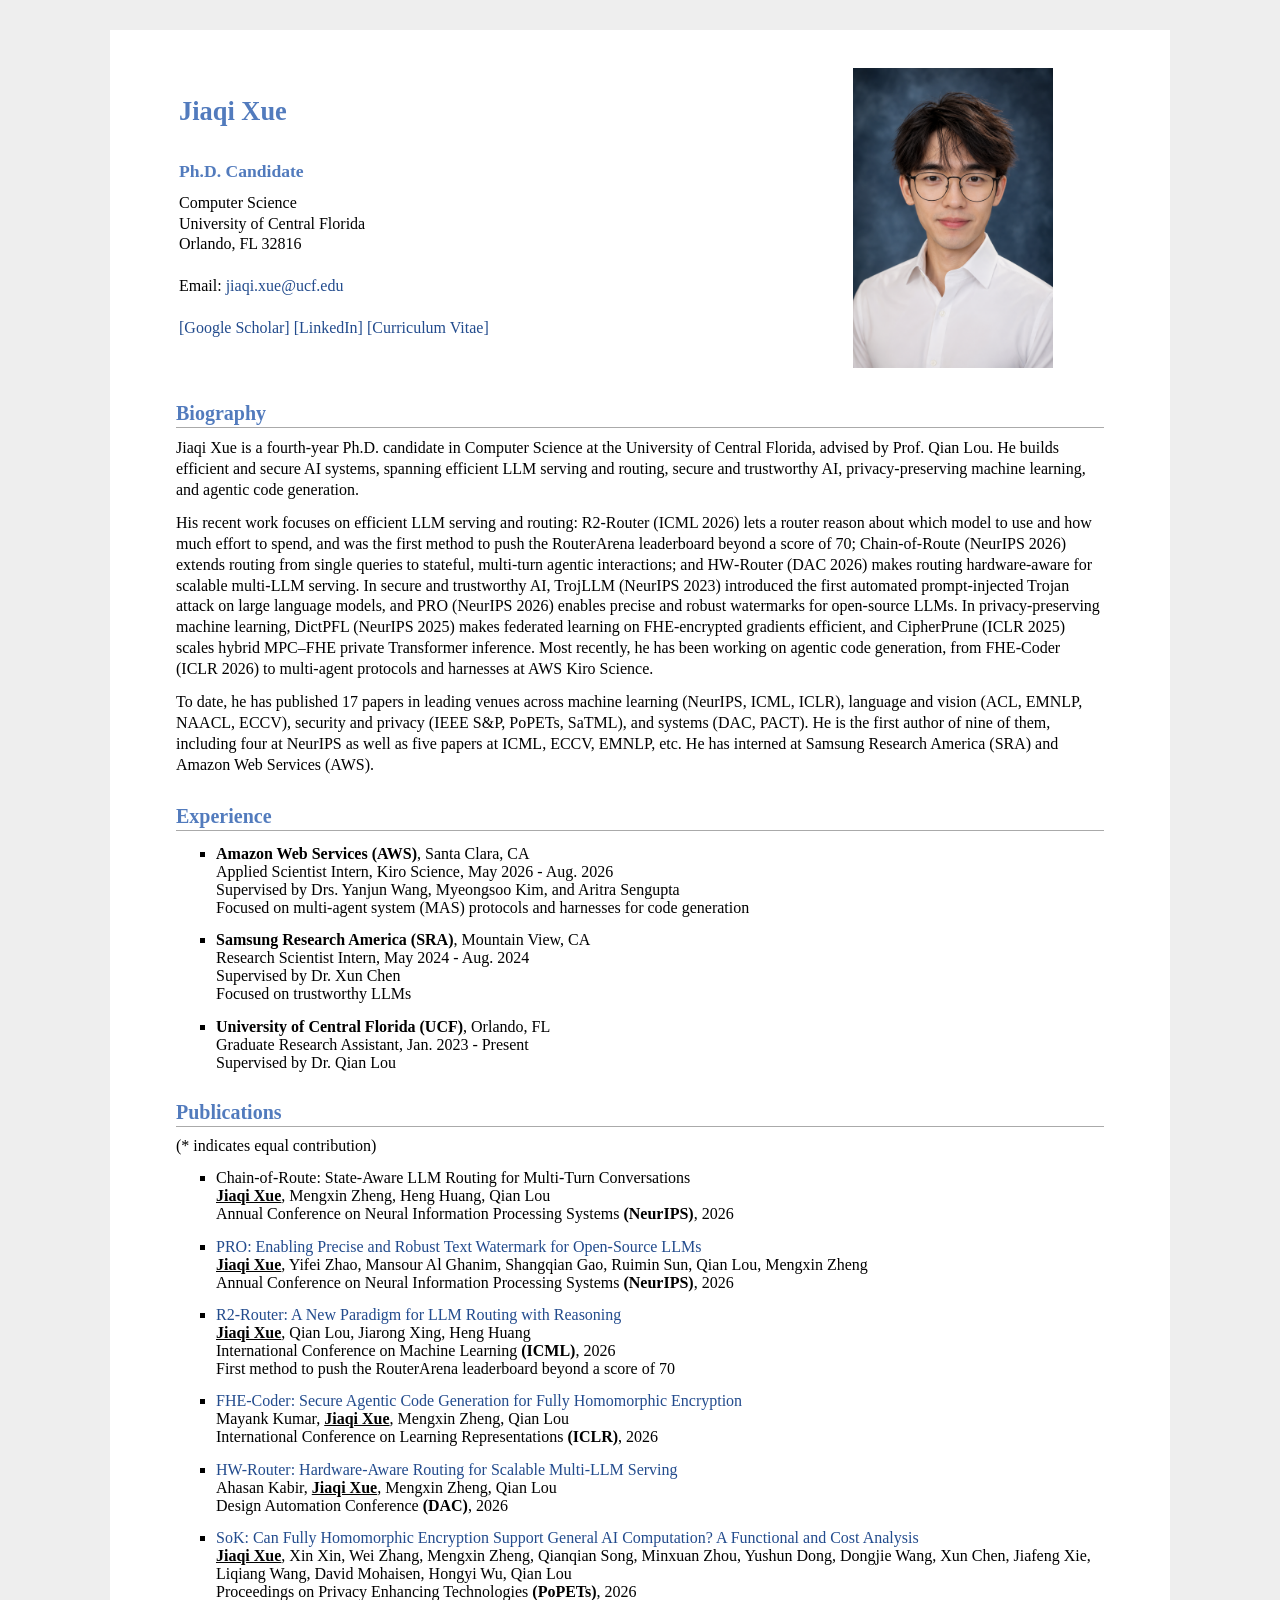
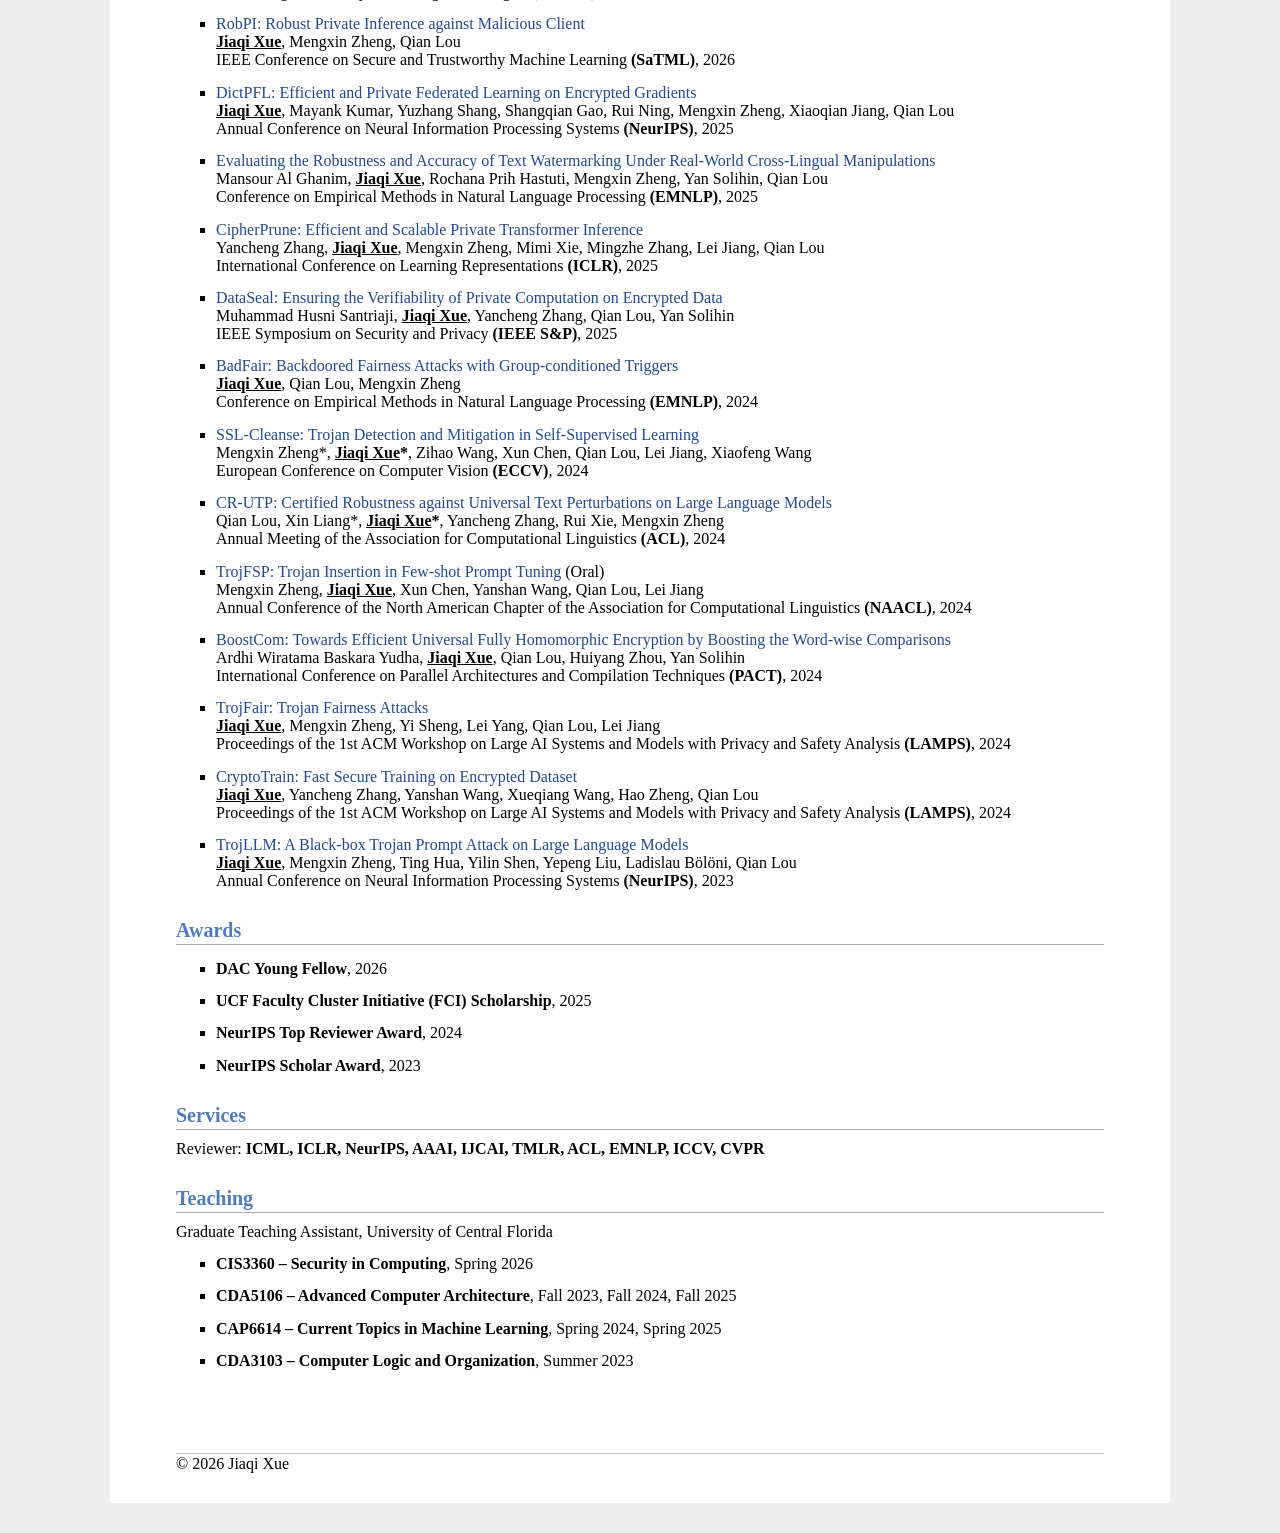
==== index.html @ 50f0dbd6 "update: remove paper link from Chain-of-Route entry Co-Authored-By: Claude Code <noreply@anthropic.c" ====
<meta name="description" content="Jiaqi's homepage">
<link rel="stylesheet" href="./files/jemdoc.css" type="text/css">
<title>Jiaqi Xue's Homepage</title>


<body>

    <div id="layout-content" style="margin-top:25px">

        <table>
            <tbody>
                <tr>
                    <td width="670">
                        <div id="toptitle">
                            <h1>Jiaqi Xue &nbsp;
                        </div>

                        <h3>Ph.D. Candidate</h3>
                        <p>
                            Computer Science <br>
                            University of Central Florida <br>
                            Orlando, FL 32816 <br>
                            <br>
                            Email: <a href="mailto:jiaqi.xue@ucf.edu">jiaqi.xue@ucf.edu</a> <br>

                            <br>
                            <a href="https://scholar.google.com/citations?user=NI2jppcAAAAJ&hl=en">[Google Scholar]</a>
                            <a href="https://www.linkedin.com/in/jiaqi-xue-5b744a250/">[LinkedIn]</a>
                            <a href="cv/resume.pdf">[Curriculum Vitae]</a>
                            <br>
                        </p>
                    </td>
                    <td>
                        <img src="./files/JiaqiXue_2.jpg" border="0" width="200">
                    </td>
                </tr>
                <tr>
                </tr>
            </tbody>
        </table>
        <h2>Biography</h2>
        <p>
            <!-- I am a Senior Research Scientist at <a href="https://sail.sea.com/">Sea AI Lab (SAIL)</a>. In 2022, I received my Ph.D. degree from <a href="http://ml.cs.tsinghua.edu.cn/index.html">TSAIL Group</a> in the Department of Computer Science and Technology, Tsinghua University, advised by <a href="http://ml.cs.tsinghua.edu.cn/~jun/">Prof. Jun Zhu</a>. Before that, I received my B.S. degree of <a href="http://www.phys.tsinghua.edu.cn/">Mathematics and Physics</a> from Tsinghua University in 2017. I collaborated with <a href="https://cs.stanford.edu/~ermon/">Prof. Stefano Ermon</a> from February, 2020 to June, 2020 (online) in the Computer Science Department, Stanford University. I was a visiting student from July, 2016 to September, 2016 in the Computational Biology Department, Carnegie Mellon University, advised by <a href="http://www.cs.cmu.edu/~weiwu2/">Prof. Wei Wu</a>.</p> -->
            <!--<p>Recently I am a research intern at Sea AI Lab, advised by <a href="https://scholar.google.com/citations?hl=en&user=BGONmkIAAAAJ">Min Lin</a>. I was a research intern from August, 2019 to Novemeber, 2019 (advised by <a href="https://www.linkedin.com/in/yujing-kelly-wang-b91b3560/?originalSubdomain=cn">Yujing Wang</a>) and from July, 2020 to February, 2021 (advised by <a href="https://scholar.google.com/citations?hl=zh-CN&user=w1srHyIAAAAJ">Huishuai Zhang</a>) at Microsoft Research Asia. I collaborated with <a href="https://cs.stanford.edu/~ermon/">Prof. Stefano Ermon</a> from February, 2020 to June, 2020 (online) in the Computer Science Department, Stanford University. I was a visiting student from July, 2016 to September, 2016 in the Computational Biology Department, Carnegie Mellon University, advised by <a href="http://www.cs.cmu.edu/~weiwu2/">Prof. Wei Wu</a>.</p> -->
            Jiaqi Xue is a fourth-year Ph.D. candidate in Computer Science at the University of Central Florida, advised by
            Prof. Qian Lou. He builds efficient and secure AI systems, spanning efficient LLM serving and routing, secure
            and trustworthy AI, privacy-preserving machine learning, and agentic code generation.
        </p>

        <p>His recent work focuses on efficient LLM serving and routing: R2-Router (ICML 2026) lets a router reason about
            which model to use and how much effort to spend, and was the first method to push the RouterArena
            leaderboard beyond a score of 70; Chain-of-Route (NeurIPS 2026) extends routing from single queries to
            stateful, multi-turn agentic interactions; and HW&#8209;Router (DAC 2026) makes routing hardware-aware for
            scalable multi-LLM serving. In secure and trustworthy AI, TrojLLM (NeurIPS 2023) introduced the first
            automated prompt-injected Trojan attack on large language models, and PRO (NeurIPS 2026) enables precise and
            robust watermarks for open-source LLMs. In privacy-preserving machine learning, DictPFL (NeurIPS 2025) makes
            federated learning on FHE-encrypted gradients efficient, and CipherPrune (ICLR 2025) scales hybrid
            MPC&ndash;FHE private Transformer inference. Most recently, he has been working on agentic code generation,
            from FHE-Coder (ICLR 2026) to multi-agent protocols and harnesses at AWS Kiro Science.</p>

        <p>To date, he has published 17 papers in leading venues across machine learning (NeurIPS, ICML, ICLR),
            language and vision (ACL, EMNLP, NAACL, ECCV), security and privacy (IEEE S&amp;P, PoPETs, SaTML), and systems
            (DAC, PACT). He is the first author of nine of them, including four at NeurIPS as well as five papers at
            ICML, ECCV, EMNLP, etc. He has interned at Samsung Research America (SRA) and Amazon Web Services (AWS).</p>

        <!-- <h2>Education</h2>
        <ul>
            <li>
                <strong>University of Central Florida</strong>, Orlando, FL <br>
                Ph.D. in Computer Science, Jan. 2023 - Present
            </li>
            <li>
                <strong>Chongqing University</strong>, Chongqing, CN <br>
                B.S. in Computer Science, Sep. 2018 - Jun. 2022
            </li>
        </ul> -->

        <h2>Experience</h2>
        <ul>
            <li>
                <strong>Amazon Web Services (AWS)</strong>, Santa Clara, CA <br>
                Applied Scientist Intern, Kiro Science, May 2026 - Aug. 2026 <br>
                Supervised by Drs. Yanjun Wang, Myeongsoo Kim, and Aritra Sengupta <br>
                Focused on multi-agent system (MAS) protocols and harnesses for code generation
            </li>
            <li>
                <strong>Samsung Research America (SRA)</strong>, Mountain View, CA <br>
                Research Scientist Intern, May 2024 - Aug. 2024 <br>
                Supervised by Dr. Xun Chen <br>
                Focused on trustworthy LLMs
            </li>
            <li>
                <strong>University of Central Florida (UCF)</strong>, Orlando, FL <br>
                Graduate Research Assistant, Jan. 2023 - Present <br>
                Supervised by Dr. Qian Lou
            </li>
        </ul>

        <!-- <p>My research interests span the areas of machine learning, including trustworthy machine learning and deep generative models. My research was supported by <a href="https://www.microsoft.com/en-us/research/academic-program/fellowships-microsoft-research-asia/#!fellows">MSRA Fellowship</a> and <a href="http://scholarship.baidu.com">Baidu Scholarship</a>.</p> -->

        <!-- 	<p><a href='https://github.com/P2333/Papers-of-Robust-ML/blob/master/README.md'><font color="#FF8C00">Paper reading list of recent research on Robust ML</font></a></p>

    <p><a href='https://github.com/P2333/Bag-of-Tricks-for-AT'><font color="#FF8C00">Bag of tricks for adversarial training</font></a></p> -->

        <h2>Publications</h2> (* indicates equal contribution)
        <ul>
            <li>
                Chain-of-Route: State-Aware LLM Routing for Multi-Turn Conversations<br>
                <strong><u>Jiaqi Xue</u></strong>, Mengxin Zheng, Heng Huang, Qian Lou<br>
                Annual Conference on Neural Information Processing Systems <strong>(NeurIPS)</strong>, 2026 <br>
            </li>

            <li>
                <a href='https://arxiv.org/pdf/2510.23891'>PRO: Enabling Precise and Robust Text Watermark for
                    Open-Source LLMs</a><br>
                <strong><u>Jiaqi Xue</u></strong>, Yifei Zhao, Mansour Al Ghanim, Shangqian Gao, Ruimin Sun, Qian Lou,
                Mengxin Zheng<br>
                Annual Conference on Neural Information Processing Systems <strong>(NeurIPS)</strong>, 2026 <br>
            </li>

            <li>
                <a href='https://arxiv.org/pdf/2602.02823'>R2-Router: A New Paradigm for LLM Routing with
                    Reasoning</a><br>
                <strong><u>Jiaqi Xue</u></strong>, Qian Lou, Jiarong Xing, Heng Huang<br>
                International Conference on Machine Learning <strong>(ICML)</strong>, 2026 <br>
                First method to push the RouterArena leaderboard beyond a score of 70 <br>
            </li>

            <li>
                <a href='https://openreview.net/pdf?id=4F1py5vQXm'>FHE-Coder: Secure Agentic Code Generation for Fully
                    Homomorphic Encryption </a><br>
                Mayank Kumar, <strong><u>Jiaqi Xue</u></strong>, Mengxin Zheng, Qian Lou<br>
                International Conference on Learning Representations <strong>(ICLR)</strong>, 2026 <br>
                <!-- <a href="https://github.com/sail-sg/Meta-Unlearning">[code]</a>
    <a href="https://arxiv.org/abs/2410.12777">[arxiv]</a> -->
            </li>

            <li>
                <a href="https://arxiv.org/pdf/2608.14575">HW-Router: Hardware-Aware Routing for Scalable
                    Multi-LLM Serving </a><br>
                Ahasan Kabir, <strong><u>Jiaqi Xue</u></strong>, Mengxin Zheng, Qian Lou<br>
                Design Automation Conference <strong>(DAC)</strong>, 2026 <br>
                <!-- <a href="https://github.com/sail-sg/Meta-Unlearning">[code]</a>
    <a href="https://arxiv.org/abs/2410.12777">[arxiv]</a> -->
            </li>

            <li>
                <a href='https://arxiv.org/pdf/2504.11604'>SoK: Can Fully Homomorphic Encryption Support General AI
                    Computation? A Functional and Cost Analysis </a><br>
                <strong><u>Jiaqi Xue</u></strong>, Xin Xin, Wei Zhang, Mengxin Zheng, Qianqian Song, Minxuan Zhou,
                Yushun Dong, Dongjie Wang, Xun Chen, Jiafeng Xie, Liqiang Wang, David Mohaisen, Hongyi Wu, Qian Lou<br>
                Proceedings on Privacy Enhancing Technologies <strong>(PoPETs)</strong>, 2026 <br>
                <!-- <a href="https://github.com/sail-sg/Meta-Unlearning">[code]</a>
    <a href="https://arxiv.org/abs/2410.12777">[arxiv]</a> -->
            </li>

            <li>
                <a href='https://arxiv.org/pdf/2602.19918'> RobPI: Robust Private Inference against Malicious Client
                </a><br>
                <strong><u>Jiaqi Xue</u></strong>, Mengxin Zheng, Qian Lou<br>
                IEEE Conference on Secure and Trustworthy Machine Learning <strong>(SaTML)</strong>, 2026 <br>
            </li>

            <li>
                <a href='https://arxiv.org/pdf/2510.21086'>DictPFL: Efficient and Private Federated Learning on
                    Encrypted Gradients </a><br>
                <strong><u>Jiaqi Xue</u></strong>, Mayank Kumar, Yuzhang Shang, Shangqian Gao, Rui Ning, Mengxin Zheng,
                Xiaoqian Jiang, Qian Lou <br>
                Annual Conference on Neural Information Processing Systems <strong>(NeurIPS)</strong>, 2025 <br>
                <!-- <a href="https://github.com/sail-sg/Meta-Unlearning">[code]</a>
    <a href="https://arxiv.org/abs/2410.12777">[arxiv]</a> -->
            </li>

            <li>
                <a href='https://arxiv.org/pdf/2502.16699'>Evaluating the Robustness and Accuracy of Text Watermarking
                    Under Real-World Cross-Lingual Manipulations</a> <br>
                Mansour Al Ghanim, <strong><u>Jiaqi Xue</u></strong>, Rochana Prih Hastuti, Mengxin Zheng, Yan Solihin,
                Qian Lou <br>
                Conference on Empirical Methods in Natural Language Processing <strong>(EMNLP)</strong>, 2025 <br>
                <!-- <a href="https://github.com/sail-sg/Meta-Unlearning">[code]</a>
	 <a href="https://arxiv.org/abs/2410.12777">[arxiv]</a> -->
            </li>
            <li>
                <a href='https://arxiv.org/pdf/2502.16782'>CipherPrune: Efficient and Scalable Private Transformer
                    Inference</a> <br>
                Yancheng Zhang, <strong><u>Jiaqi Xue</u></strong>, Mengxin Zheng, Mimi Xie, Mingzhe Zhang, Lei Jiang,
                Qian Lou<br>
                International Conference on Learning Representations <strong>(ICLR)</strong>, 2025 <br>
                <!-- <a href="https://github.com/sail-sg/Rigging-ChatbotArena">[code]</a>
	 <a href="https://arxiv.org/abs/2501.17858">[arxiv]</a> -->
            </li>
            <li>
                <a href='https://www.computer.org/csdl/proceedings-article/sp/2025/223600a078/21B7RlxV5Ly'>DataSeal:
                    Ensuring the Verifiability of Private Computation on Encrypted Data</a> <br>
                Muhammad Husni Santriaji, <strong><u>Jiaqi Xue</u></strong>, Yancheng Zhang, Qian Lou, Yan Solihin<br>
                IEEE Symposium on Security and Privacy <strong>(IEEE S&P)</strong>, 2025 <br>
                <!-- <a href="https://github.com/SpatialVision/Orient-Anything">[code]</a>
	 <a href="https://arxiv.org/abs/2412.18605">[arxiv]</a> -->
            </li>
            <li>
                <a href='https://arxiv.org/pdf/2410.17492'>BadFair: Backdoored Fairness Attacks with Group-conditioned
                    Triggers</a> <br>
                <strong><u>Jiaqi Xue</u></strong>, Qian Lou, Mengxin Zheng<br>
                Conference on Empirical Methods in Natural Language Processing <strong>(EMNLP)</strong>, 2024 <br>
                <!-- <a href="https://github.com/XuandongZhao/weak-to-strong">[code]</a>
	 <a href="https://arxiv.org/abs/2401.17256">[arxiv]</a> -->
            </li>
            <li>
                <a href='https://arxiv.org/pdf/2303.09079'>SSL-Cleanse: Trojan Detection and Mitigation in
                    Self-Supervised Learning</a> <br>
                Mengxin Zheng*, <strong><u>Jiaqi Xue</u>*</strong>, Zihao Wang, Xun Chen, Qian Lou, Lei Jiang, Xiaofeng
                Wang<br>
                European Conference on Computer Vision <strong>(ECCV)</strong>, 2024 <br>
                <!-- <a href="https://github.com/John-AI-Lab/Unnatural_Language">[code]</a>
	 <a href="https://arxiv.org/abs/2503.01926">[arxiv]</a> -->
            </li>
            <li>
                <a href='https://arxiv.org/pdf/2406.01873'>CR-UTP: Certified Robustness against Universal Text
                    Perturbations on Large Language Models</a> <br>
                Qian Lou, Xin Liang*, <strong><u>Jiaqi Xue</u>*</strong>, Yancheng Zhang, Rui Xie, Mengxin Zheng<br>
                Annual Meeting of the Association for Computational Linguistics <strong>(ACL)</strong>, 2024 <br>
                <!-- <a href="https://github.com/sail-sg/BanditSpec">[code]</a>
	 <a href="https://arxiv.org/abs/2505.15141">[arxiv]</a> -->
            </li>
            <li>
                <a href='https://arxiv.org/pdf/2312.10467'>TrojFSP: Trojan Insertion in Few-shot Prompt Tuning</a>
                (Oral) <br>
                Mengxin Zheng, <strong><u>Jiaqi Xue</u></strong>, Xun Chen, Yanshan Wang, Qian Lou, Lei Jiang<br>
                Annual Conference of the North American Chapter of the Association for Computational Linguistics
                <strong>(NAACL)</strong>, 2024 <br>
                <!-- <a href="https://github.com/sail-sg/Cheating-LLM-Benchmarks">[code]</a>
	 <a href="https://arxiv.org/abs/2410.07137">[arxiv]</a> -->
            </li>
            <li>
                <a href='https://arxiv.org/pdf/2407.07308'>BoostCom: Towards Efficient Universal Fully Homomorphic
                    Encryption by Boosting the Word-wise Comparisons</a> <br>
                Ardhi Wiratama Baskara Yudha, <strong><u>Jiaqi Xue</u></strong>, Qian Lou, Huiyang Zhou, Yan Solihin<br>
                International Conference on Parallel Architectures and Compilation Techniques <strong>(PACT)</strong>,
                2024 <br>
                <!-- <a href="https://github.com/sail-sg/Attention-Sink">[code]</a>
	 <a href="https://arxiv.org/abs/2410.10781">[arxiv]</a> -->
            </li>
            <li>
                <a href='https://arxiv.org/pdf/2312.10508'>TrojFair: Trojan Fairness Attacks</a> <br>
                <strong><u>Jiaqi Xue</u></strong>, Mengxin Zheng, Yi Sheng, Lei Yang, Qian Lou, Lei Jiang<br>
                Proceedings of the 1st ACM Workshop on Large AI Systems and Models with Privacy and Safety Analysis
                <strong>(LAMPS)</strong>, 2024 <br>
            </li>
            <li>
                <a href='https://arxiv.org/pdf/2409.16675'>CryptoTrain: Fast Secure Training on Encrypted Dataset</a>
                <br>
                <strong><u>Jiaqi Xue</u></strong>, Yancheng Zhang, Yanshan Wang, Xueqiang Wang, Hao Zheng, Qian Lou<br>
                Proceedings of the 1st ACM Workshop on Large AI Systems and Models with Privacy and Safety Analysis
                <strong>(LAMPS)</strong>, 2024 <br>
            </li>
            <li>
                <a href='https://arxiv.org/pdf/2306.06815'>TrojLLM: A Black-box Trojan Prompt Attack on Large Language
                    Models</a> <br>
                <strong><u>Jiaqi Xue</u></strong>, Mengxin Zheng, Ting Hua, Yilin Shen, Yepeng Liu, Ladislau B&ouml;l&ouml;ni,
                Qian Lou<br>
                Annual Conference on Neural Information Processing Systems <strong>(NeurIPS)</strong>, 2023 <br>
                <!-- <a href="https://github.com/sail-sg/closer-look-LLM-unlearning">[code]</a> -->
                <!-- <a href="https://arxiv.org/abs/2410.08109">[arxiv]</a> -->
            </li>
        </ul>

        <h2>Awards</h2>
        <ul>
            <li>
                <strong>DAC Young Fellow</strong>, 2026
            </li>
            <li>
                <strong>UCF Faculty Cluster Initiative (FCI) Scholarship</strong>, 2025
            </li>
            <li>
                <strong>NeurIPS Top Reviewer Award</strong>, 2024
            </li>
            <li>
                <strong>NeurIPS Scholar Award</strong>, 2023
            </li>
        </ul>

        <h2>Services</h2>
        Reviewer: <strong>ICML, ICLR, NeurIPS, AAAI, IJCAI, TMLR, ACL, EMNLP, ICCV, CVPR</strong>

        <!-- <h2>Competitions</h2>

        <ul>
            <li>
                2026.01 -- 2026.05<br>
                <strong>LLM RouterArena Leaderboard:</strong> <br>
                <a href="https://arxiv.org/pdf/2602.02823">R2-Router</a> ranked #1 on the LLM <a
                    href="https://routeworks.github.io/">RouterArena Leaderboard</a><br>
            </li>

            <li>
                2024.06 -- 2024.08<br>
                <strong>FHE Competition organized by OpenFHE and Fair Math:</strong> <br>
                <a href="https://fherma.io/challenges/652bf663485c878710fd0209/overview">Privacy-preserving Neural
                    Network Inference Challenge</a>, 2nd place<br>
            </li>
        </ul> -->

        <!-- <h2>Invited Talks</h2>
<ul>
	<li>
        <strong>VALSE Webinar</strong>, 2025.5 <a href="https://www.bilibili.com/video/BV1byjCzFERQ/?spm_id_from=333.337.search-card.all.click&vd_source=ba393a442340f97678660fa352c96d6e">[video]</a>
    </li>
	<li>
        <strong>Industry Talks, SSNLP</strong>, 2024.11 <a href="https://wing-nus.github.io/SSNLP-2024/">[website]</a>
    </li>
	<li>
        <strong>AI SIG Meetup, AiSP</strong>, 2024.8 <a href="https://www.eventbrite.sg/e/aisp-ai-sig-meetup-tickets-954502000177?aff=oddtdtcreator">[website]</a>
    </li>
	<li>
        <strong>Technical Sharing Session, IMDA</strong>, 2024.6 <a href="https://www.imda.gov.sg/activities/activities-catalogue/technical-sharing-session-on-ai-robustness">[website]</a><a href="https://app.box.com/s/746yxby2ng4d8bcitgh0dm4j1afwgm0s/file/1569985206821">[slides]</a>
    </li>
	<li>
        <strong>CFAR Rising Star Seminar, A*STAR</strong>, 2023.12 <a href="https://www.a-star.edu.sg/cfar/events/improving-and-evaluating-adversarial-robustness">[website]</a><a href="https://dlo-seminar.github.io/assets/talks/20231101/slides.pdf">[slides]</a>
    </li>
	<li>
        <strong>Deep Learning and Optimization Seminar, Westlake University</strong>, 2023.11 <a href="https://dlo-seminar.github.io/">[website]</a><a href="https://www.bilibili.com/video/BV1pu4y1J7a8/?vd_source=ba393a442340f97678660fa352c96d6e">[video]</a><a href="https://dlo-seminar.github.io/assets/talks/20231101/slides.pdf">[slides]</a>
    </li>
	<li>
        <strong>VALSE Webinar</strong>, 2023.3 <a href="https://www.bilibili.com/video/BV1ST411n77q/?share_source=copy_web&vd_source=8d29c0ea9808ef72e8fe8df55282bb29">[video]</a><a href="https://p2333.github.io/slides/VALSE_20230322.pdf">[slides]</a>
    </li>
	<li>
        <strong>Xia Peisu Forum, ICT CAS</strong>, 2022.12 <a href="http://ml.cs.tsinghua.edu.cn/~tianyu/talks/tianyupang_TrustMLYSS.pdf">[slides]</a>
    </li>
     <li>
        <strong>TechBeat, JiangMen</strong>, 2022.8 <a href="https://www.techbeat.net/talk-info?id=703">[video]</a>
    </li>
    <li>
        <strong>TrustML Young Scientist Seminars, RIKEN</strong>, 2022.3 <a href="https://trustmlresearch.github.io/seminar-talks/index_tianyu_pang.html">[website]</a><a href="https://www.youtube.com/watch?v=6jI7_wlMPX4">[video]</a><a href="http://ml.cs.tsinghua.edu.cn/~tianyu/talks/tianyupang_TrustMLYSS.pdf">[slides]</a>
    </li>
    <li>
        <strong>Alibaba Security</strong>, 2021.3 <a href="https://www.bilibili.com/video/BV1uA411N7i9">[video]</a><a href="http://ml.cs.tsinghua.edu.cn/~tianyu/talks/tianyupang_AlibabaSecurity.pdf">[slides]</a>
    </li>
    <li>
        <strong>VALSE Webinar</strong>, 2020.12 <a href="https://www.bilibili.com/video/BV1iK4y1V7q9">[video]</a><a href="http://ml.cs.tsinghua.edu.cn/~tianyu/talks/tianyupang_VALSE.pdf">[slides]</a>
    </li>
    <li>
        <strong>RealCourse, RealAI</strong>, 2020.5 <a href="https://www.bilibili.com/video/BV1xk4y167Rw?from=search&seid=12790299826686879371">[video]</a><a href="http://ml.cs.tsinghua.edu.cn/~tianyu/talks/tianyupang_realcourse.pdf">[slides]</a>
    </li>
    <li>
        <strong>Graduate Research Seminars, Tsinghua University</strong>, 2019.12 <a href="http://ml.cs.tsinghua.edu.cn/~tianyu/talks/tianyupang_GraduateSeminar.pdf">[slides]</a>
    </li>
    <li>
        <strong>CAAD CTF, DEFCON</strong>, 2018.8 <a href="http://ml.cs.tsinghua.edu.cn/~tianyu/talks/tianyupang_CAADCTF.pdf">[slides]</a>
    </li>
</ul> -->


        <h2>Teaching</h2>
        Graduate Teaching Assistant, University of Central Florida
        <ul>
            <li>
                <strong>CIS3360 &ndash; Security in Computing</strong>, Spring 2026
            </li>
            <li>
                <strong>CDA5106 &ndash; Advanced Computer Architecture</strong>, Fall 2023, Fall 2024, Fall 2025
            </li>
            <li>
                <strong>CAP6614 &ndash; Current Topics in Machine Learning</strong>, Spring 2024, Spring 2025
            </li>
            <li>
                <strong>CDA3103 &ndash; Computer Logic and Organization</strong>, Summer 2023
            </li>
        </ul>

        <br>
        <div id="footer">
            <div id="footer-text"></div>
        </div>
        &copy 2026 Jiaqi Xue
</body>

</html>
---- files/jemdoc.css ----
/* Default css file for jemdoc. */

table#tlayout {
    border: none;
    border-collapse: separate;
    background: white;
}
/*
body {
	background: white;
	padding-bottom: 8px;
	margin: 0;
}
*/
html {
  background-color: #eeeeee; 
}

body { 
  font-family: Georgia, serif;
  color: #000;
  background-color: #ffffff; 
  text-align:left; /* for IE */
  margin-top: 30px; 
  margin-bottom: 30px;
  margin-left: auto;
  margin-right: auto;
  padding-left:  50px;
  padding-right: 50px;
  padding-top: 10px;
  padding-bottom: 30px;
  max-width: 960px;
}

#layout-menu {
	background: #f6f6f6;
	border: 1px solid #dddddd;
	padding-top: 0.5em;
	padding-left: 8px;
	padding-right: 8px;
	font-size: 1.0em;
	width: auto;
	white-space: nowrap;
    text-align: left;
    vertical-align: top;
}

#layout-menu td {
	background: #f4f4f4;
    vertical-align: top;
}

#layout-content {
	padding-top: 0.0em;
	padding-left: 1.0em;
	padding-right: 1.0em;
    border: none;
    background: white;
    text-align: left;
    vertical-align: top;
}

#layout-menu a {
	line-height: 1.5em;
	margin-left: 0.5em;
}

tt {
    background: #ffffdd;
}

pre, tt {
	font-size: 90%;
	font-family: monaco, monospace;
}

a, a > tt {
	color: #224b8d;
	text-decoration: none;
}

a:hover {
	border-bottom: 1px gray dotted;
}

#layout-menu a.current:link, #layout-menu a.current:visited {
	color: #022b6d;
	border-bottom: 1px gray solid;
}
#layout-menu a:link, #layout-menu a:visited, #layout-menu a:hover {
	color: #527bbd;
	text-decoration: none;
}
#layout-menu a:hover {
	text-decoration: none;
}

div.menu-category {
	border-bottom: 1px solid gray;
	margin-top: 0.8em;
	padding-top: 0.2em;
	padding-bottom: 0.1em;
	font-weight: bold;
}

div.menu-item {
	padding-left: 16px;
	text-indent: -16px;
}

div#toptitle {
	padding-bottom: 0.2em;
	margin-bottom: 1.5em;
	/*border-bottom: 3px double gray;*/
}

/* Reduce space if we begin the page with a title. */
div#toptitle + h2, div#toptitle + h3 {
	margin-top: 0em;
}

div#subtitle {
	margin-top: 0.0em;
	margin-bottom: 0.0em;
	padding-top: 0em;
	padding-bottom: 0.1em;
}

em {
	font-style: italic;
}

strong {
	font-weight: bold;
}


h1, h2, h3 {
	color: #527bbd;
	margin-top: 0.7em;
	margin-bottom: 0.5em;
	padding-bottom: 0.2em;
	line-height: 1.0;
	padding-top: 0.5em;
	border-bottom: 1px solid #aaaaaa;
}

h1 {
	font-size: 165%;
	padding-bottom: 0.3em;
}

h2 {
	padding-top: 0.8em;
	font-size: 125%;
}

h2 + h3 {
    padding-top: 0.2em;
}

h3 {
	font-size: 110%;
	border-bottom: none;
}

p {
	margin-top: 0.0em;
	margin-bottom: 0.8em;
	padding: 0;
	line-height: 1.3;
}

pre {
	padding: 0;
	margin: 0;
}

div#footer {
	font-size: small;
	border-top: 1px solid #c0c0c0;
	padding-top: 0.1em;
	margin-top: 4.0em;
	color: #c0c0c0;
}

div#footer a {
	color: #80a0b0;
}

div#footer-text {
	float: left;
	padding-bottom: 8px;
}

ul, ol, dl {
	margin-top: 0.2em;
	padding-top: 0;
	margin-bottom: 0.8em;
}

dt {
	margin-top: 0.5em;
	margin-bottom: 0;
}

dl {
	margin-left: 20px;
}

dd {
	color: #222222;
}

dd > *:first-child {
	margin-top: 0;
}

ul {
	list-style-position: outside;
	list-style-type: square;
}

p + ul, p + ol {
	margin-top: -0.5em;
}

li {
	margin-top:0.9em;
}

ol {
	list-style-position: outside;
	list-style-type: decimal;
}

li p, dd p {
	margin-bottom: 0.3em;
}


ol ol {
	list-style-type: lower-alpha;
}

ol ol ol {
	list-style-type: lower-roman;
}

p + div.codeblock {
	margin-top: -0.6em;
}

div.codeblock, div.infoblock {
	margin-right: 0%;
	margin-top: 1.2em;
	margin-bottom: 1.3em;
}

div.blocktitle {
	font-weight: bold;
	color: #cd7b62;
	margin-top: 1.2em;
	margin-bottom: 0.1em;
}

div.blockcontent {
	border: 1px solid silver;
	padding: 0.3em 0.5em;
}

div.infoblock > div.blockcontent {
	background: #ffffee;
}

div.blockcontent p + ul, div.blockcontent p + ol {
	margin-top: 0.4em;
}

div.infoblock p {
	margin-bottom: 0em;
}

div.infoblock li p, div.infoblock dd p {
	margin-bottom: 0.5em;
}

div.infoblock p + p {
	margin-top: 0.8em;
}

div.codeblock > div.blockcontent {
	background: #f6f6f6;
}

span.pycommand {
	color: #000070;
}

span.statement {
	color: #008800;
}
span.builtin {
	color: #000088;
}
span.special {
	color: #990000;
}
span.operator {
	color: #880000;
}
span.error {
	color: #aa0000;
}
span.comment, span.comment > *, span.string, span.string > * {
	color: #606060;
}

@media print {
	#layout-menu { display: none; }
}

#fwtitle {
	margin: 2px;
}

#fwtitle #toptitle {
	padding-left: 0.5em;
	margin-bottom: 0.5em;
}

#layout-content h1:first-child, #layout-content h2:first-child, #layout-content h3:first-child {
	margin-top: -0.7em;
}

div#toptitle h1, #layout-content div#toptitle h1 {
	margin-bottom: 0.0em;
	padding-bottom: 0.1em;
	padding-top: 0;
	margin-top: 0.5em;
	border-bottom: none;
}

img.eq {
	padding: 0;
	padding-left: 0.1em;
	padding-right: 0.1em;
	margin: 0;
}

img.eqwl {
	padding-left: 2em;
	padding-top: 0.6em;
	padding-bottom: 0.2em;
	margin: 0;
}

table + table {
    margin-top: 1em;
}

tr.heading {
    font-weight: bold;
    border-bottom: 2px solid black;
}

img {
    border: none;
}

table.imgtable, table.imgtable td {
    border: none;
    text-align: left;
}
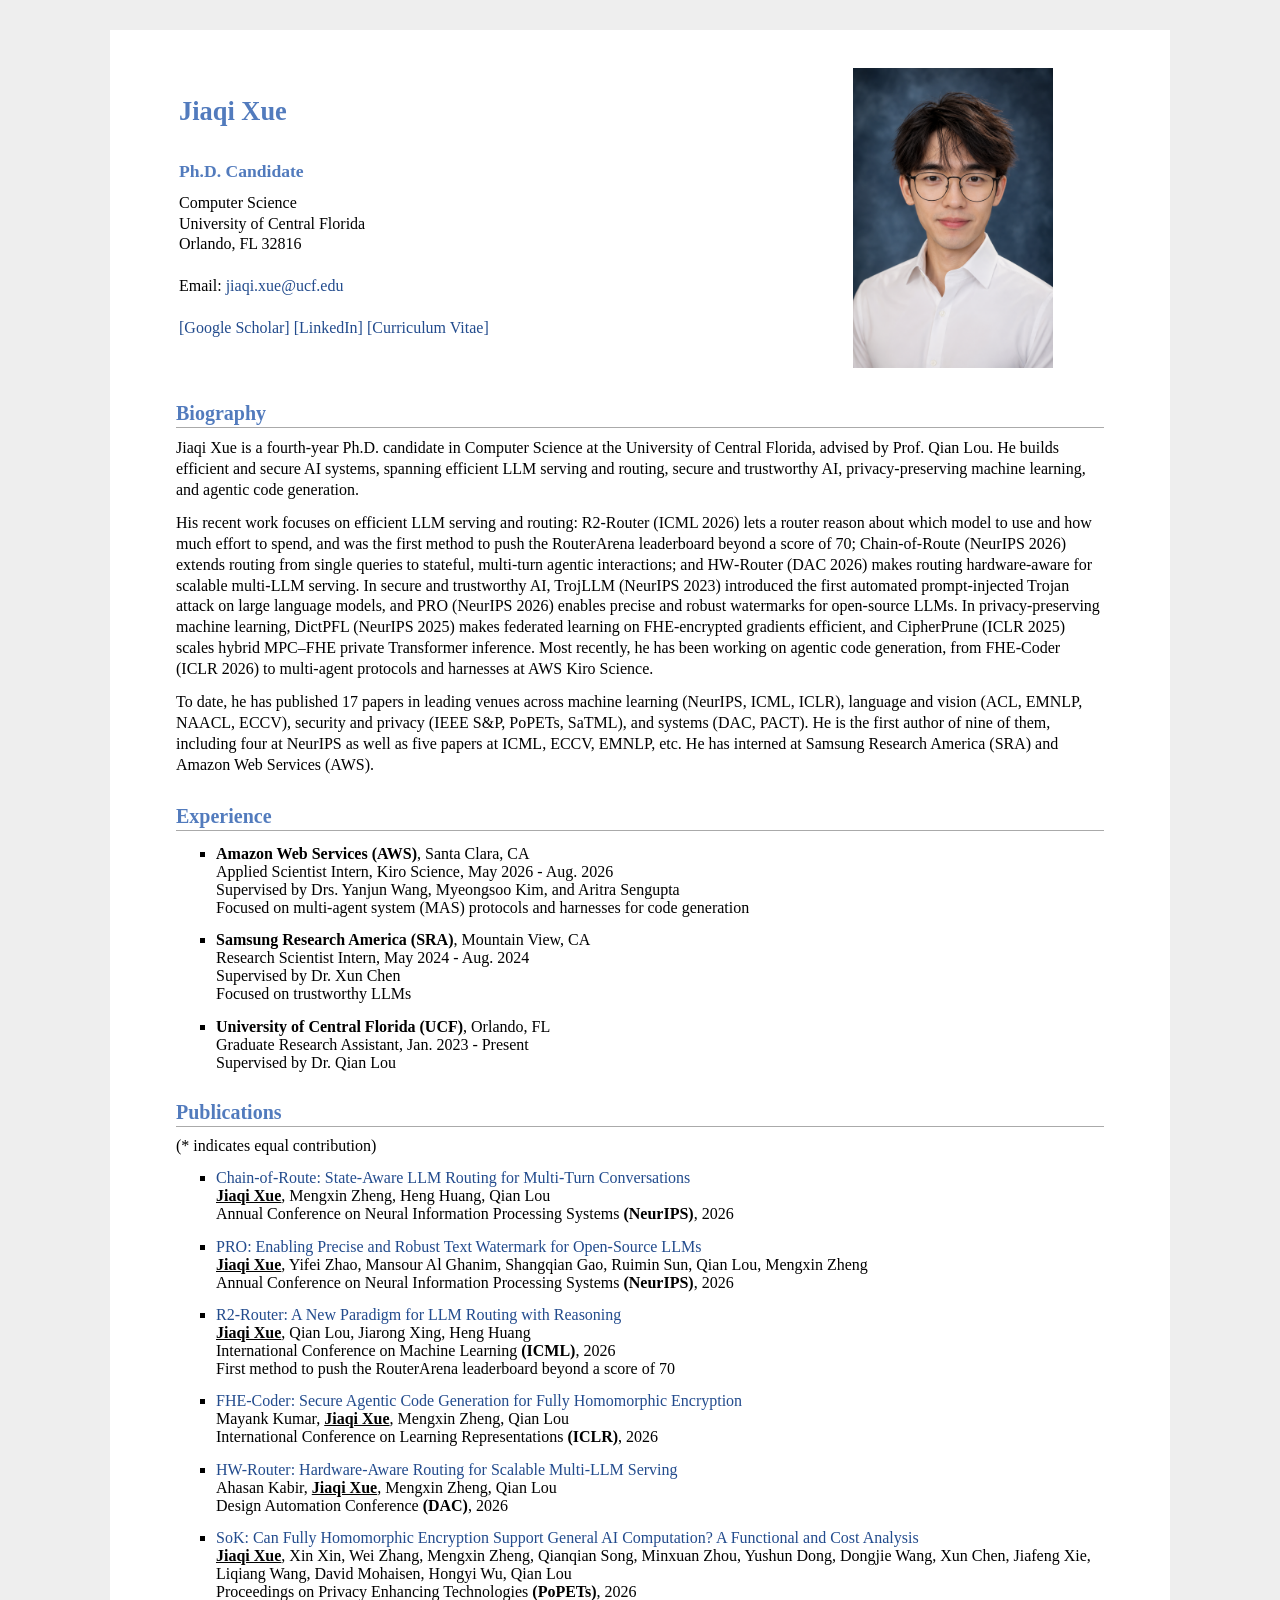
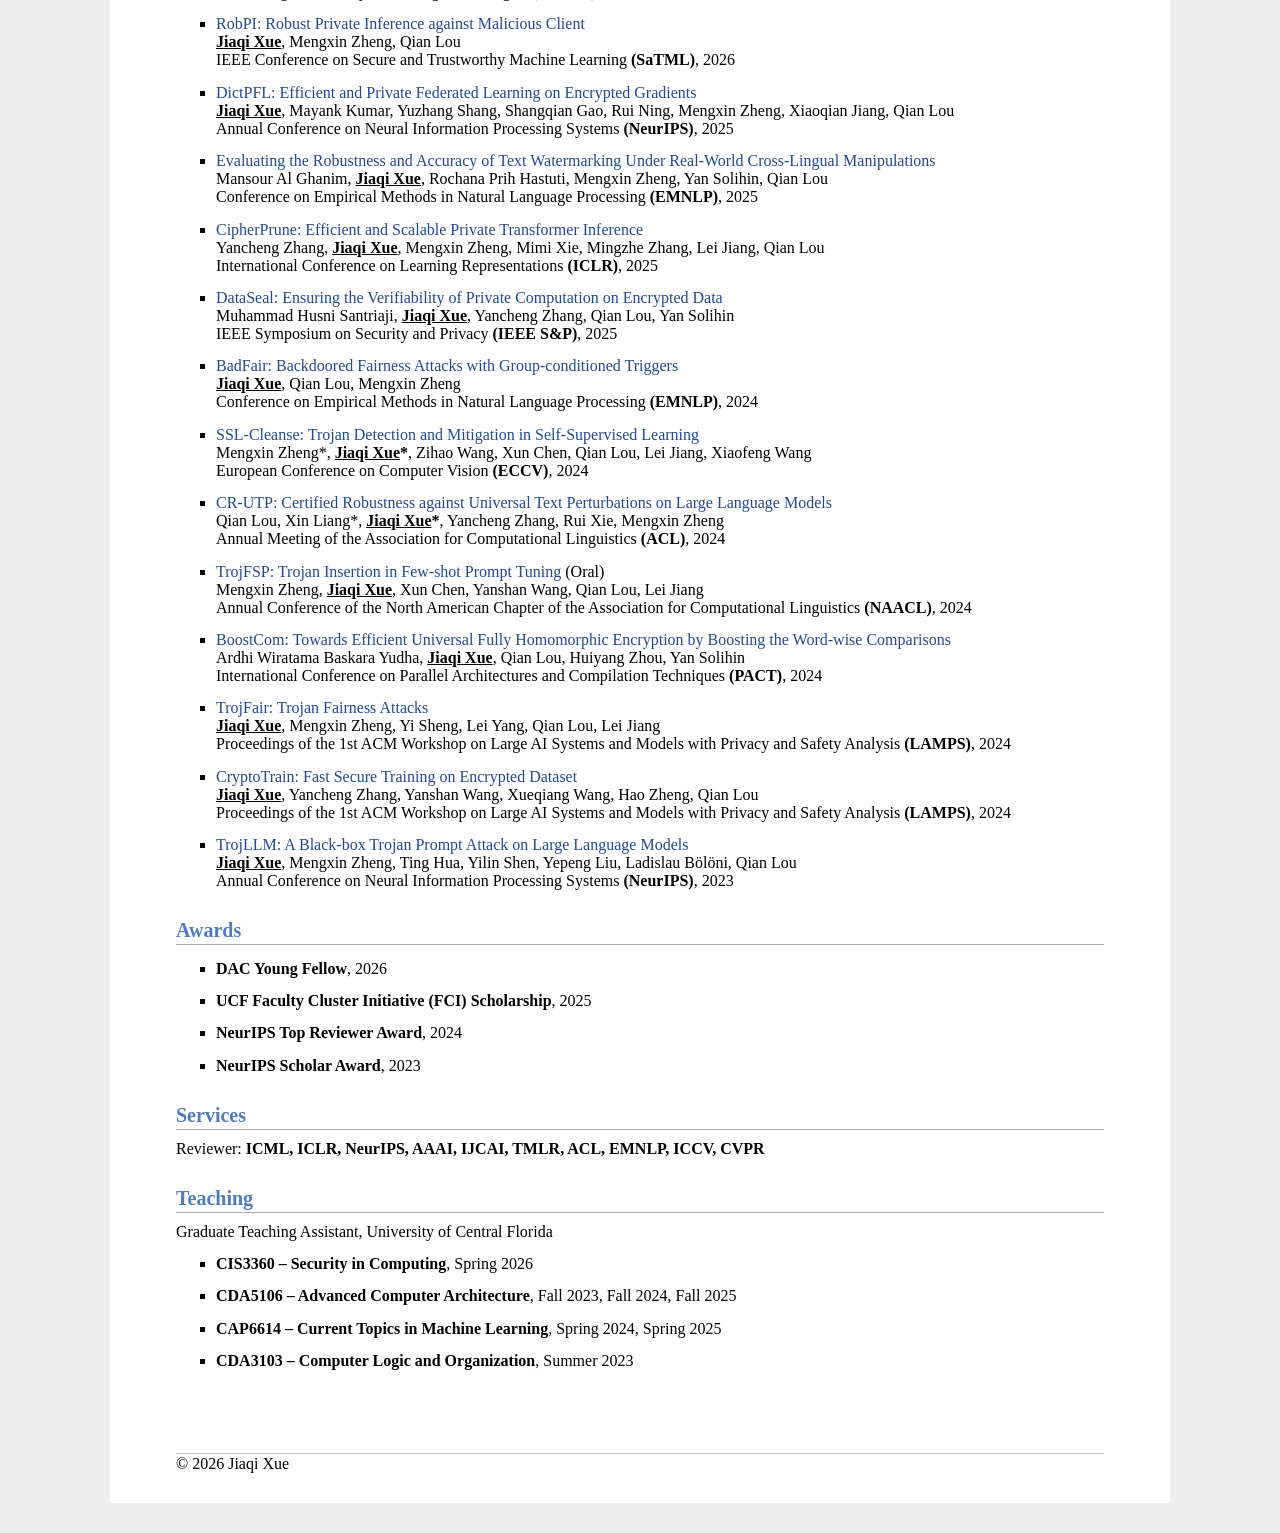
==== commit f8c3c149: "update: style Chain-of-Route title like other paper links Co-Authored-By: Claude Code <noreply@anthr" ====
--- a/index.html
+++ b/index.html
@@ -105,7 +105,7 @@
         <h2>Publications</h2> (* indicates equal contribution)
         <ul>
             <li>
-                Chain-of-Route: State-Aware LLM Routing for Multi-Turn Conversations<br>
+                <a>Chain-of-Route: State-Aware LLM Routing for Multi-Turn Conversations</a><br>
                 <strong><u>Jiaqi Xue</u></strong>, Mengxin Zheng, Heng Huang, Qian Lou<br>
                 Annual Conference on Neural Information Processing Systems <strong>(NeurIPS)</strong>, 2026 <br>
             </li>
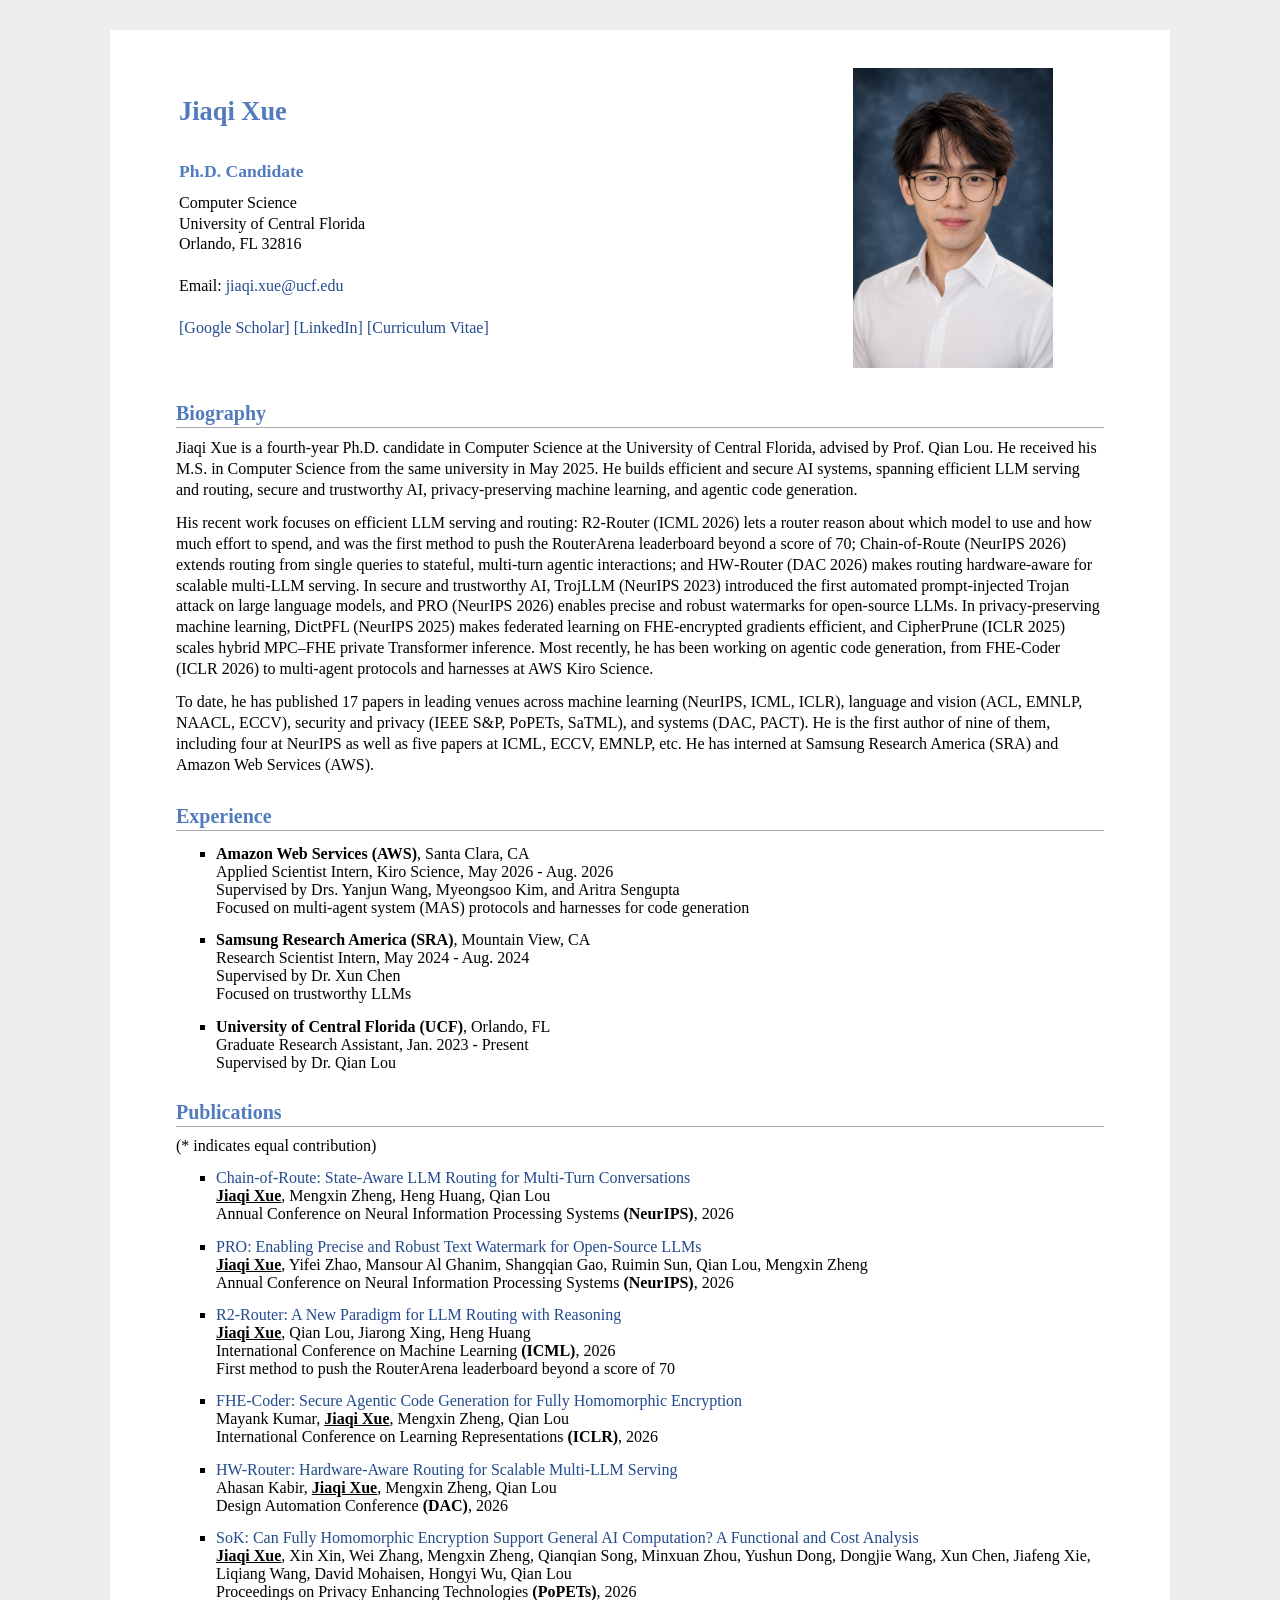
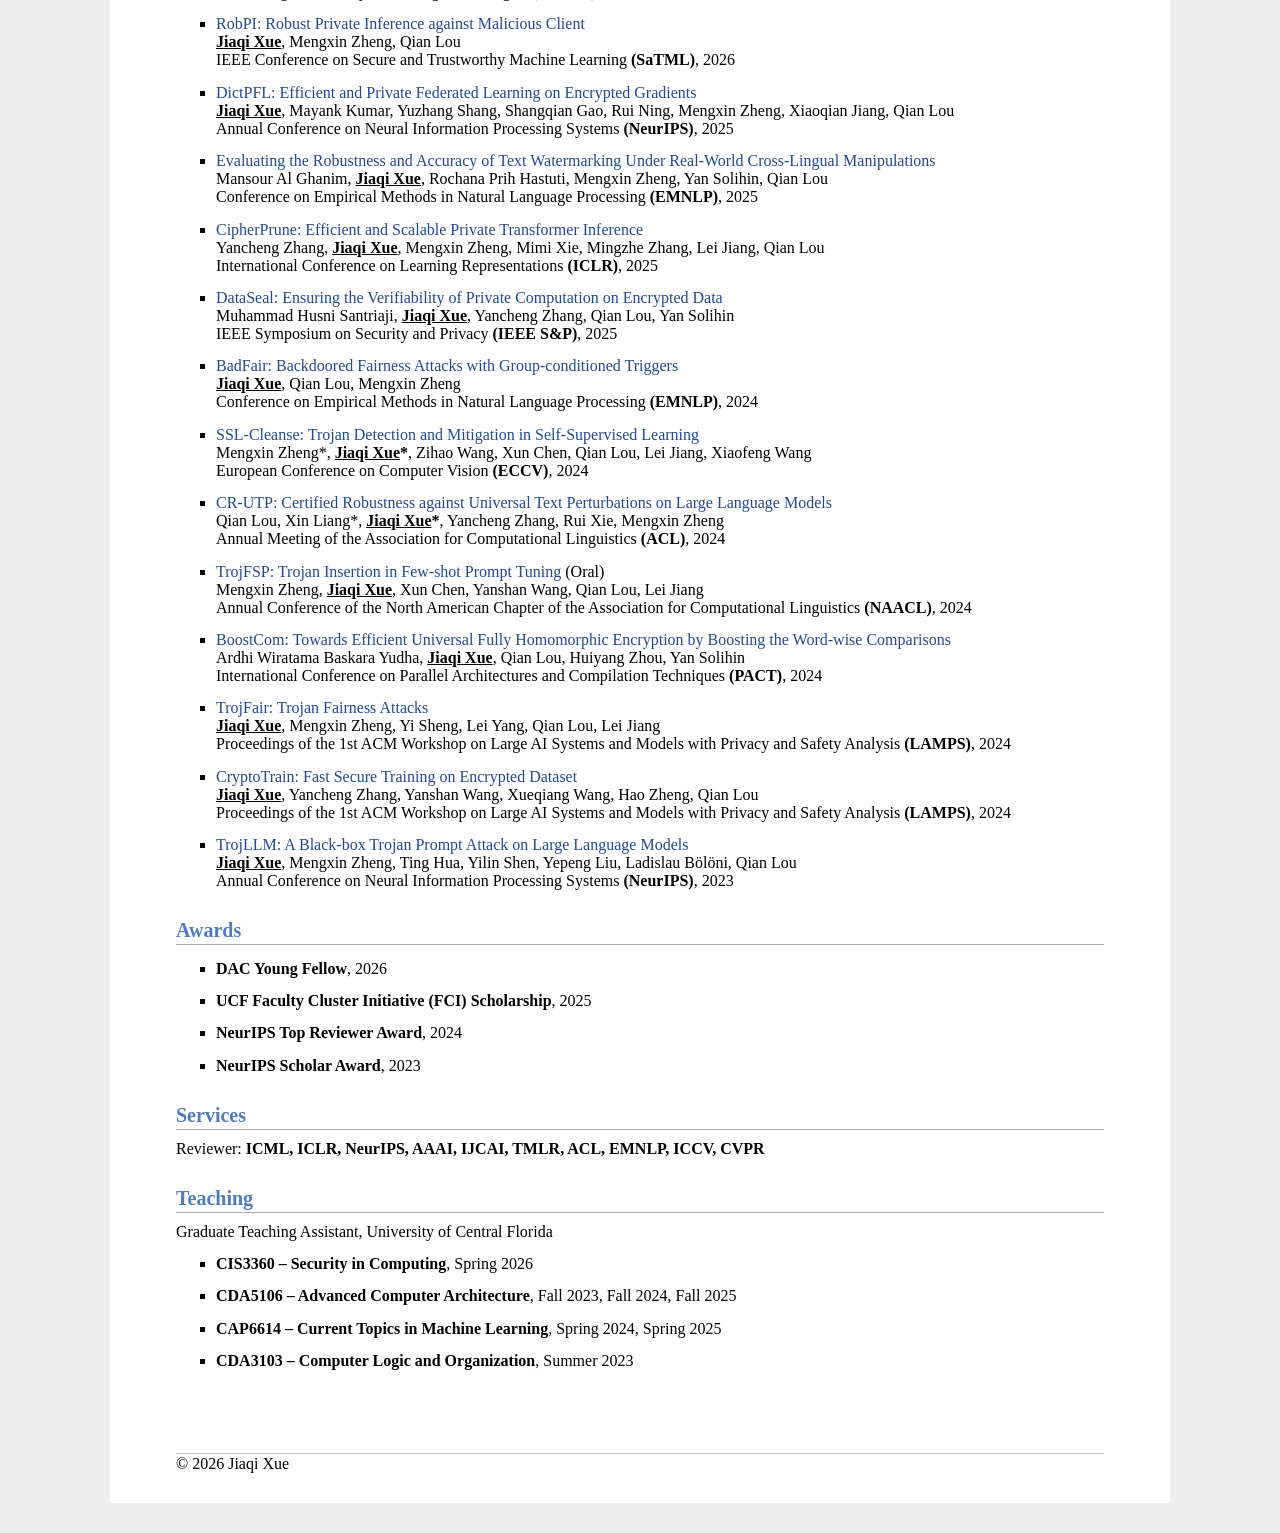
==== commit b4e43f26: "update: add UCF M.S. (May 2025) to bio and CV education Co-Authored-By: Claude Code <noreply@anthrop" ====
--- a/index.html
+++ b/index.html
@@ -43,7 +43,7 @@
             <!-- I am a Senior Research Scientist at <a href="https://sail.sea.com/">Sea AI Lab (SAIL)</a>. In 2022, I received my Ph.D. degree from <a href="http://ml.cs.tsinghua.edu.cn/index.html">TSAIL Group</a> in the Department of Computer Science and Technology, Tsinghua University, advised by <a href="http://ml.cs.tsinghua.edu.cn/~jun/">Prof. Jun Zhu</a>. Before that, I received my B.S. degree of <a href="http://www.phys.tsinghua.edu.cn/">Mathematics and Physics</a> from Tsinghua University in 2017. I collaborated with <a href="https://cs.stanford.edu/~ermon/">Prof. Stefano Ermon</a> from February, 2020 to June, 2020 (online) in the Computer Science Department, Stanford University. I was a visiting student from July, 2016 to September, 2016 in the Computational Biology Department, Carnegie Mellon University, advised by <a href="http://www.cs.cmu.edu/~weiwu2/">Prof. Wei Wu</a>.</p> -->
             <!--<p>Recently I am a research intern at Sea AI Lab, advised by <a href="https://scholar.google.com/citations?hl=en&user=BGONmkIAAAAJ">Min Lin</a>. I was a research intern from August, 2019 to Novemeber, 2019 (advised by <a href="https://www.linkedin.com/in/yujing-kelly-wang-b91b3560/?originalSubdomain=cn">Yujing Wang</a>) and from July, 2020 to February, 2021 (advised by <a href="https://scholar.google.com/citations?hl=zh-CN&user=w1srHyIAAAAJ">Huishuai Zhang</a>) at Microsoft Research Asia. I collaborated with <a href="https://cs.stanford.edu/~ermon/">Prof. Stefano Ermon</a> from February, 2020 to June, 2020 (online) in the Computer Science Department, Stanford University. I was a visiting student from July, 2016 to September, 2016 in the Computational Biology Department, Carnegie Mellon University, advised by <a href="http://www.cs.cmu.edu/~weiwu2/">Prof. Wei Wu</a>.</p> -->
             Jiaqi Xue is a fourth-year Ph.D. candidate in Computer Science at the University of Central Florida, advised by
-            Prof. Qian Lou. He builds efficient and secure AI systems, spanning efficient LLM serving and routing, secure
+            Prof. Qian Lou. He received his M.S. in Computer Science from the same university in May 2025. He builds efficient and secure AI systems, spanning efficient LLM serving and routing, secure
             and trustworthy AI, privacy-preserving machine learning, and agentic code generation.
         </p>
 
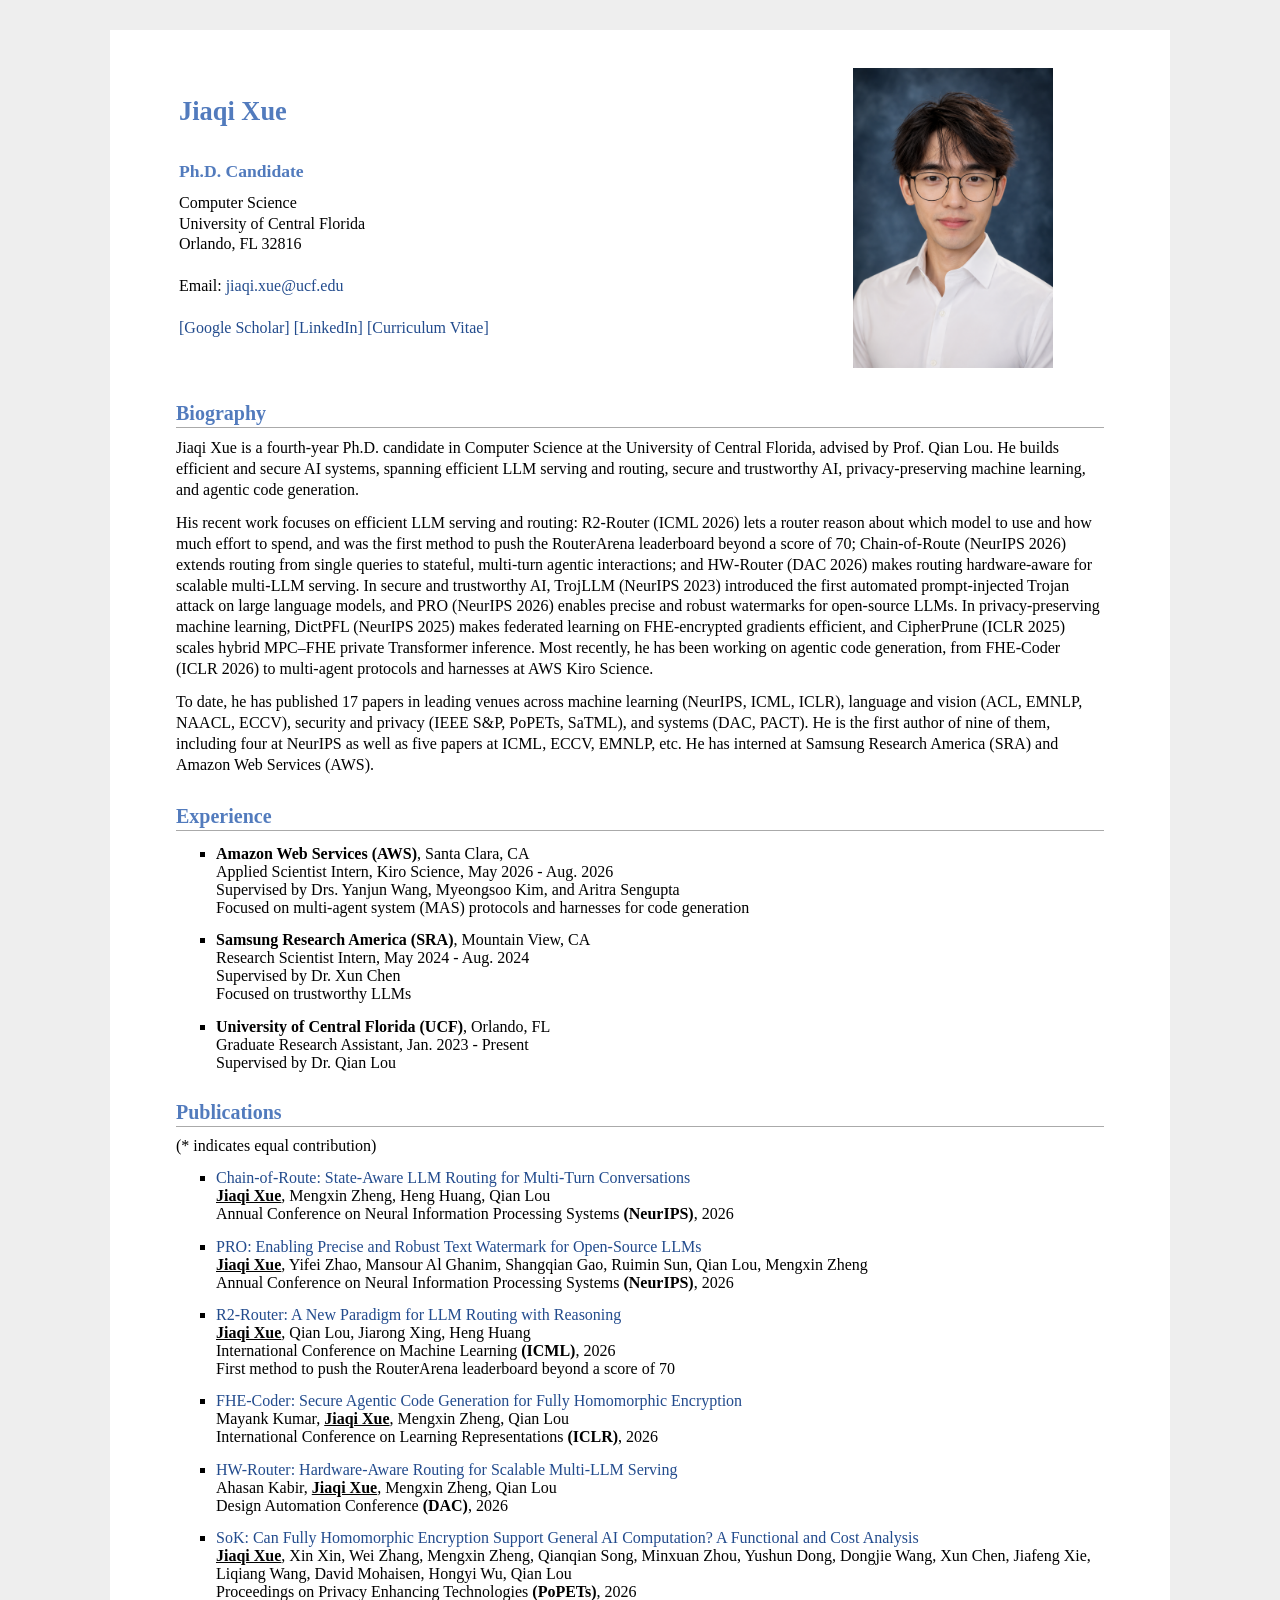
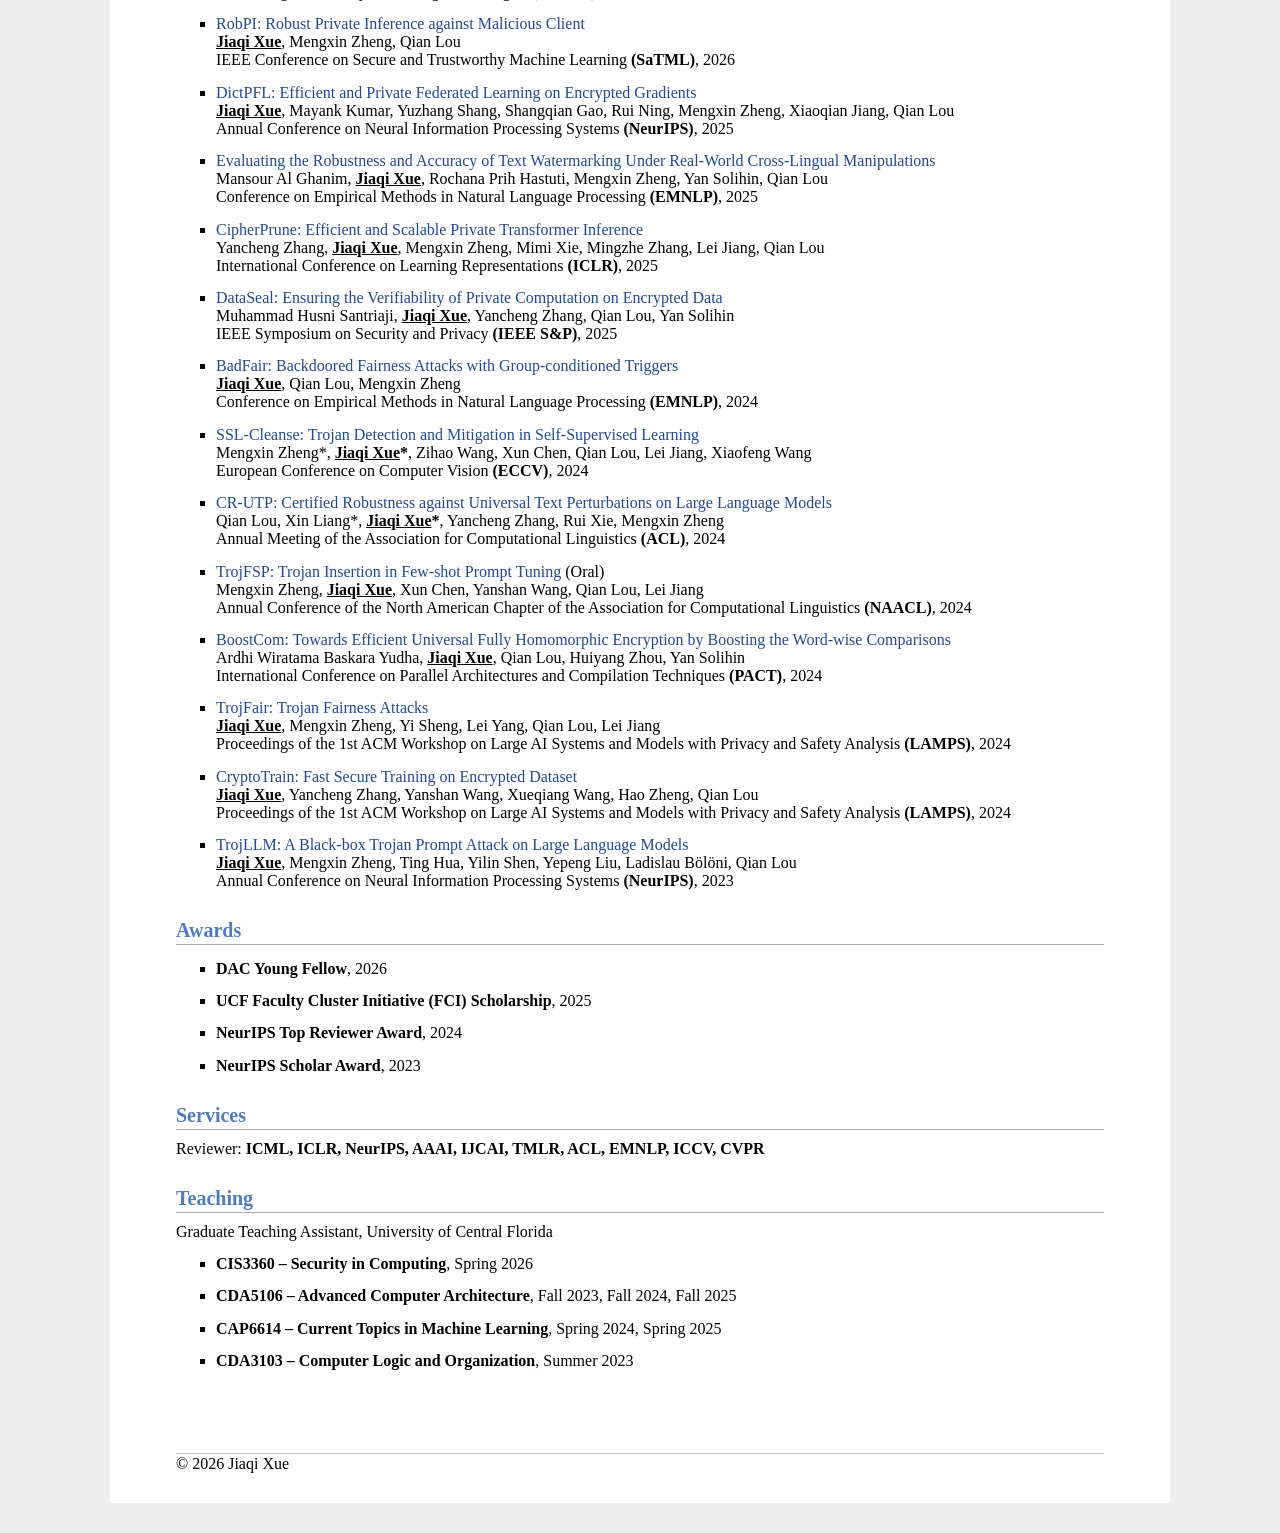
==== commit 6bbd021c: "update: remove M.S. sentence from bio, keep it in CV education only Co-Authored-By: Claude Code <nor" ====
--- a/index.html
+++ b/index.html
@@ -43,7 +43,7 @@
             <!-- I am a Senior Research Scientist at <a href="https://sail.sea.com/">Sea AI Lab (SAIL)</a>. In 2022, I received my Ph.D. degree from <a href="http://ml.cs.tsinghua.edu.cn/index.html">TSAIL Group</a> in the Department of Computer Science and Technology, Tsinghua University, advised by <a href="http://ml.cs.tsinghua.edu.cn/~jun/">Prof. Jun Zhu</a>. Before that, I received my B.S. degree of <a href="http://www.phys.tsinghua.edu.cn/">Mathematics and Physics</a> from Tsinghua University in 2017. I collaborated with <a href="https://cs.stanford.edu/~ermon/">Prof. Stefano Ermon</a> from February, 2020 to June, 2020 (online) in the Computer Science Department, Stanford University. I was a visiting student from July, 2016 to September, 2016 in the Computational Biology Department, Carnegie Mellon University, advised by <a href="http://www.cs.cmu.edu/~weiwu2/">Prof. Wei Wu</a>.</p> -->
             <!--<p>Recently I am a research intern at Sea AI Lab, advised by <a href="https://scholar.google.com/citations?hl=en&user=BGONmkIAAAAJ">Min Lin</a>. I was a research intern from August, 2019 to Novemeber, 2019 (advised by <a href="https://www.linkedin.com/in/yujing-kelly-wang-b91b3560/?originalSubdomain=cn">Yujing Wang</a>) and from July, 2020 to February, 2021 (advised by <a href="https://scholar.google.com/citations?hl=zh-CN&user=w1srHyIAAAAJ">Huishuai Zhang</a>) at Microsoft Research Asia. I collaborated with <a href="https://cs.stanford.edu/~ermon/">Prof. Stefano Ermon</a> from February, 2020 to June, 2020 (online) in the Computer Science Department, Stanford University. I was a visiting student from July, 2016 to September, 2016 in the Computational Biology Department, Carnegie Mellon University, advised by <a href="http://www.cs.cmu.edu/~weiwu2/">Prof. Wei Wu</a>.</p> -->
             Jiaqi Xue is a fourth-year Ph.D. candidate in Computer Science at the University of Central Florida, advised by
-            Prof. Qian Lou. He received his M.S. in Computer Science from the same university in May 2025. He builds efficient and secure AI systems, spanning efficient LLM serving and routing, secure
+            Prof. Qian Lou. He builds efficient and secure AI systems, spanning efficient LLM serving and routing, secure
             and trustworthy AI, privacy-preserving machine learning, and agentic code generation.
         </p>
 
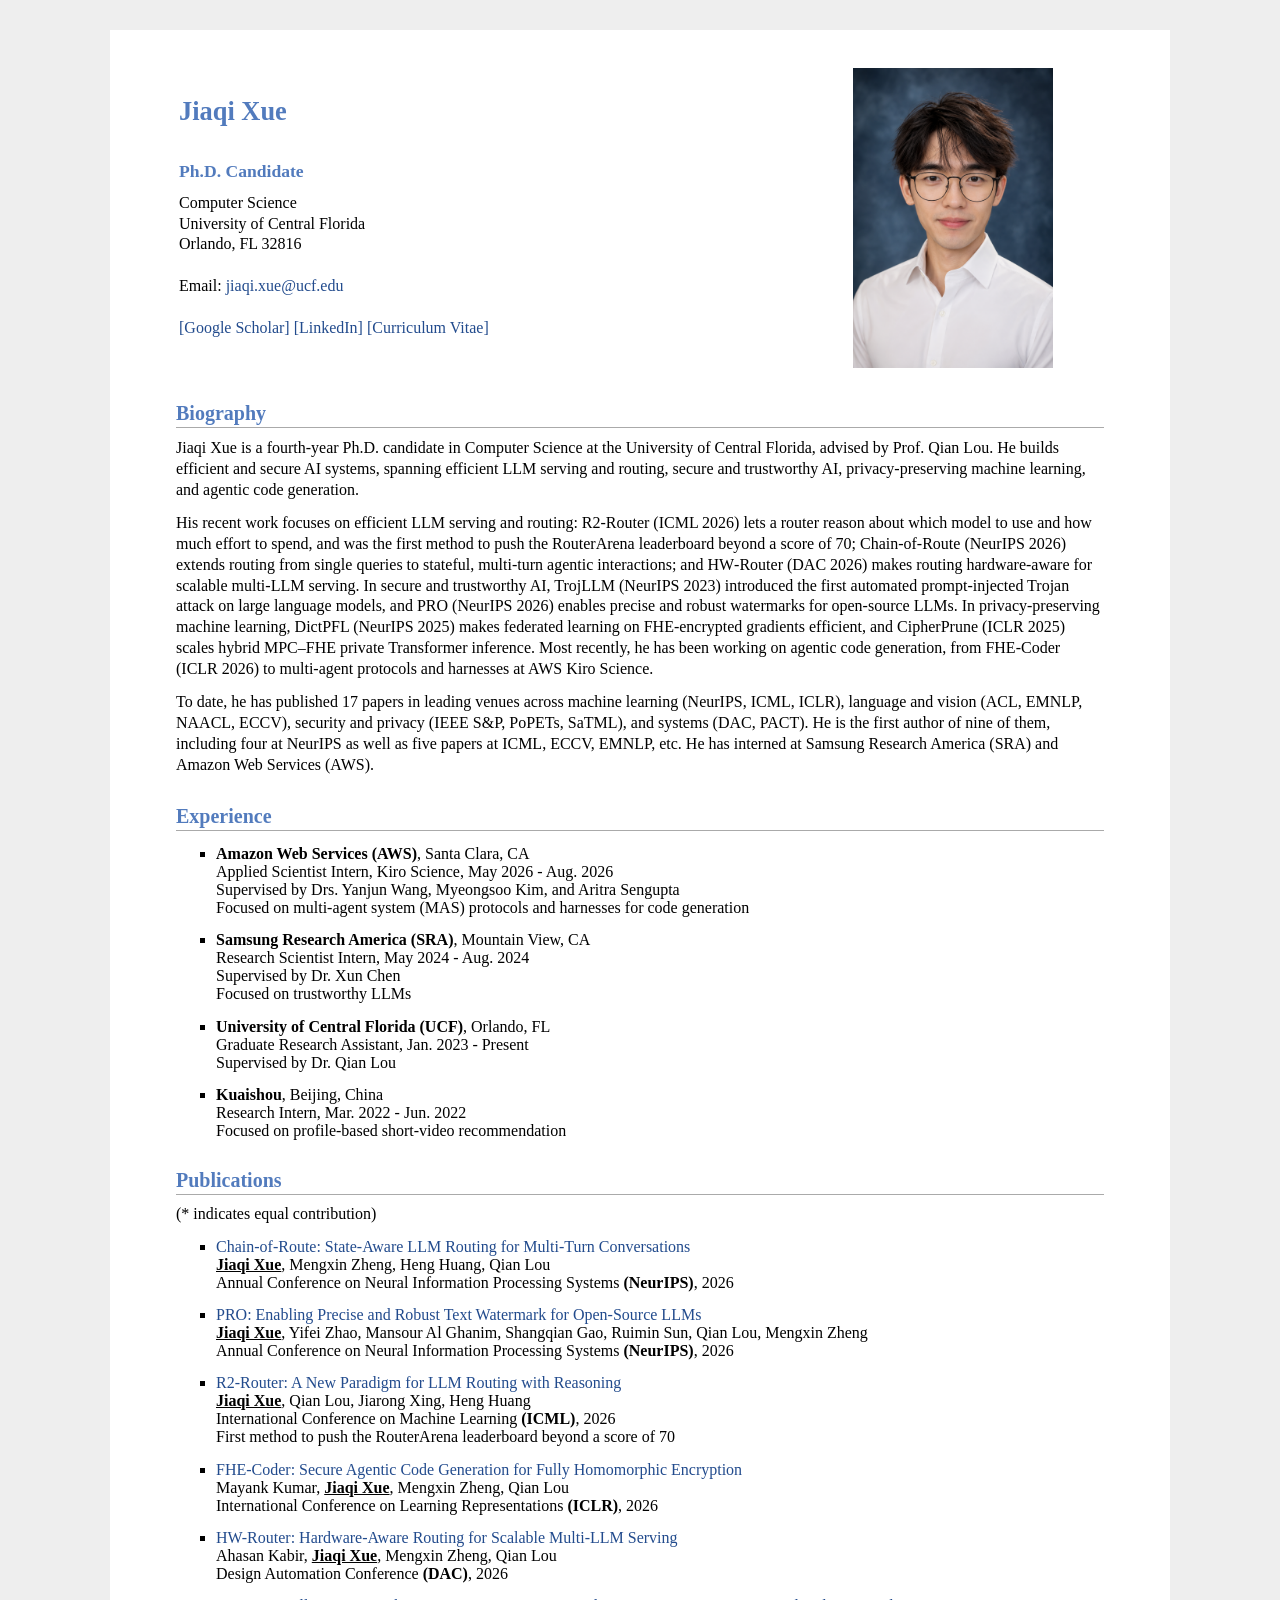
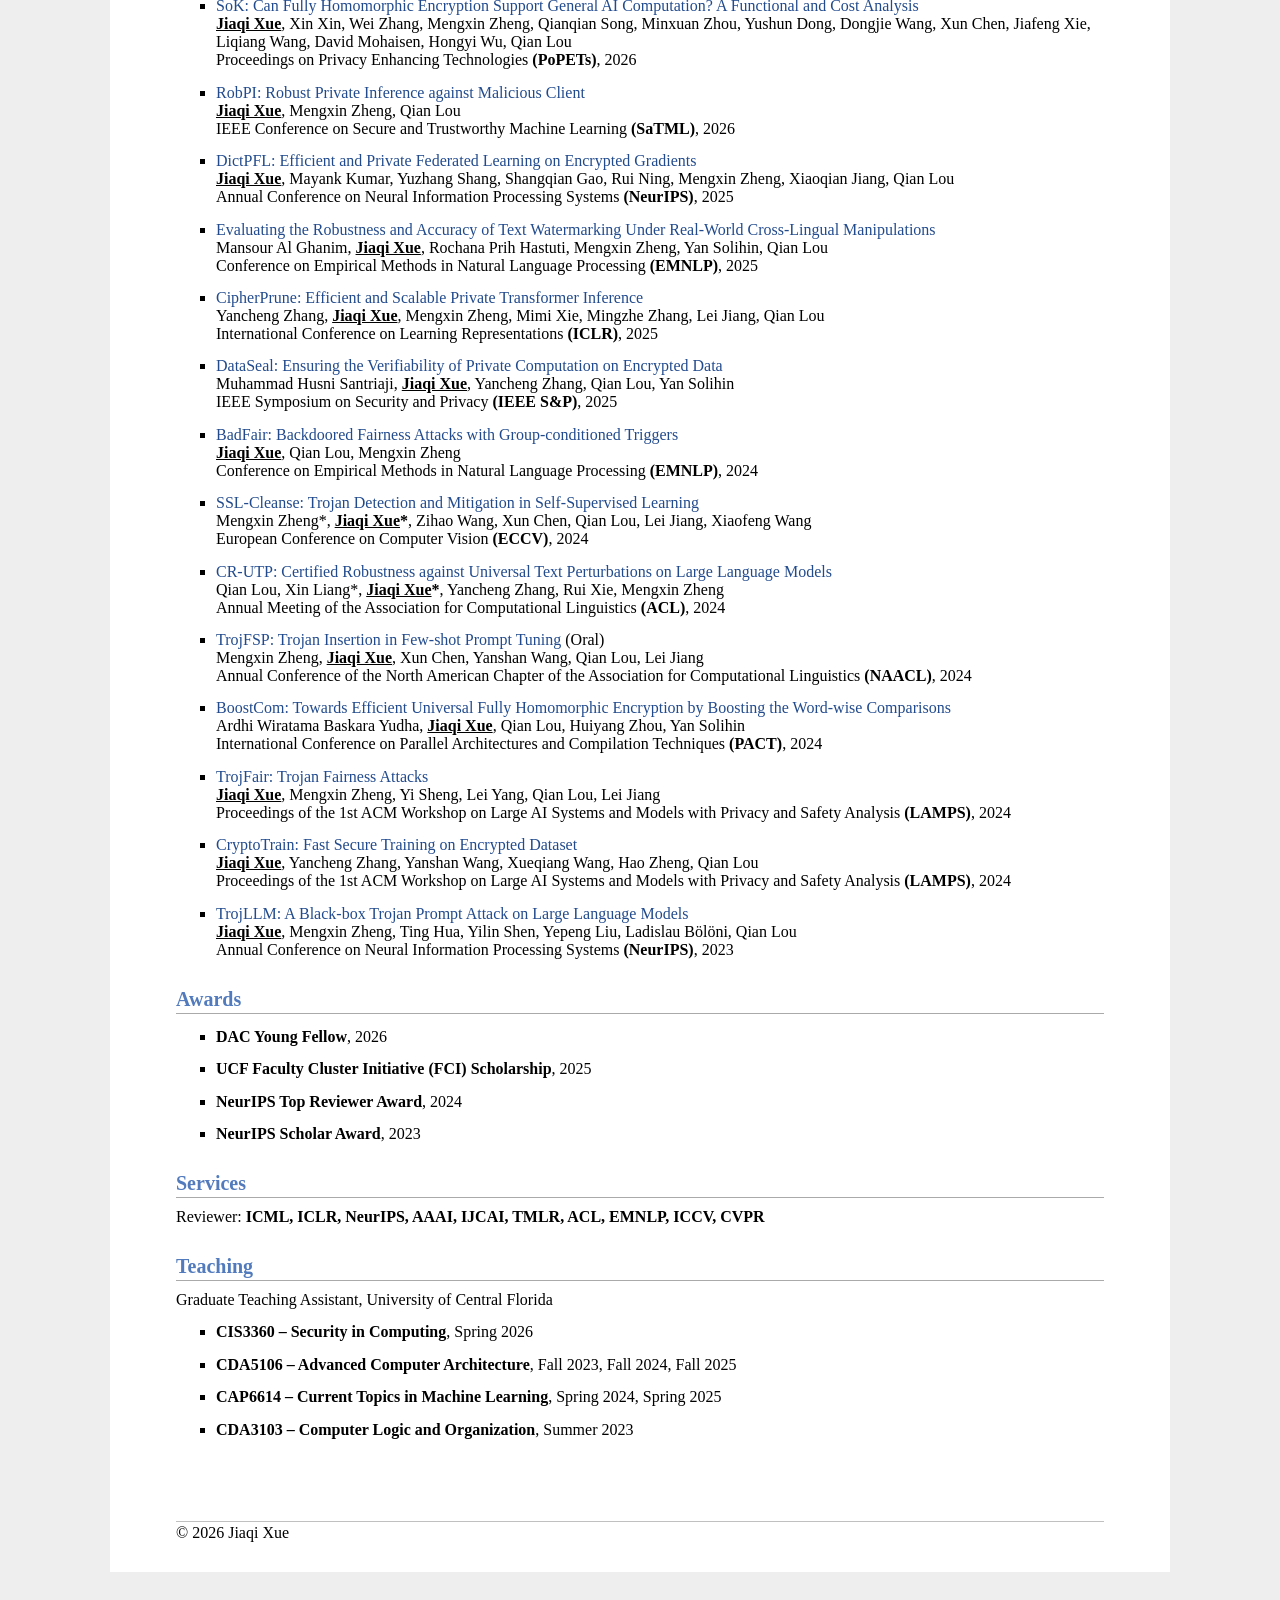
==== commit 613d76b2: "update: add Kuaishou research internship to homepage and CV Co-Authored-By: Claude Code <noreply@ant" ====
--- a/index.html
+++ b/index.html
@@ -94,6 +94,11 @@
                 Graduate Research Assistant, Jan. 2023 - Present <br>
                 Supervised by Dr. Qian Lou
             </li>
+            <li>
+                <strong>Kuaishou</strong>, Beijing, China <br>
+                Research Intern, Mar. 2022 - Jun. 2022 <br>
+                Focused on profile-based short-video recommendation
+            </li>
         </ul>
 
         <!-- <p>My research interests span the areas of machine learning, including trustworthy machine learning and deep generative models. My research was supported by <a href="https://www.microsoft.com/en-us/research/academic-program/fellowships-microsoft-research-asia/#!fellows">MSRA Fellowship</a> and <a href="http://scholarship.baidu.com">Baidu Scholarship</a>.</p> -->
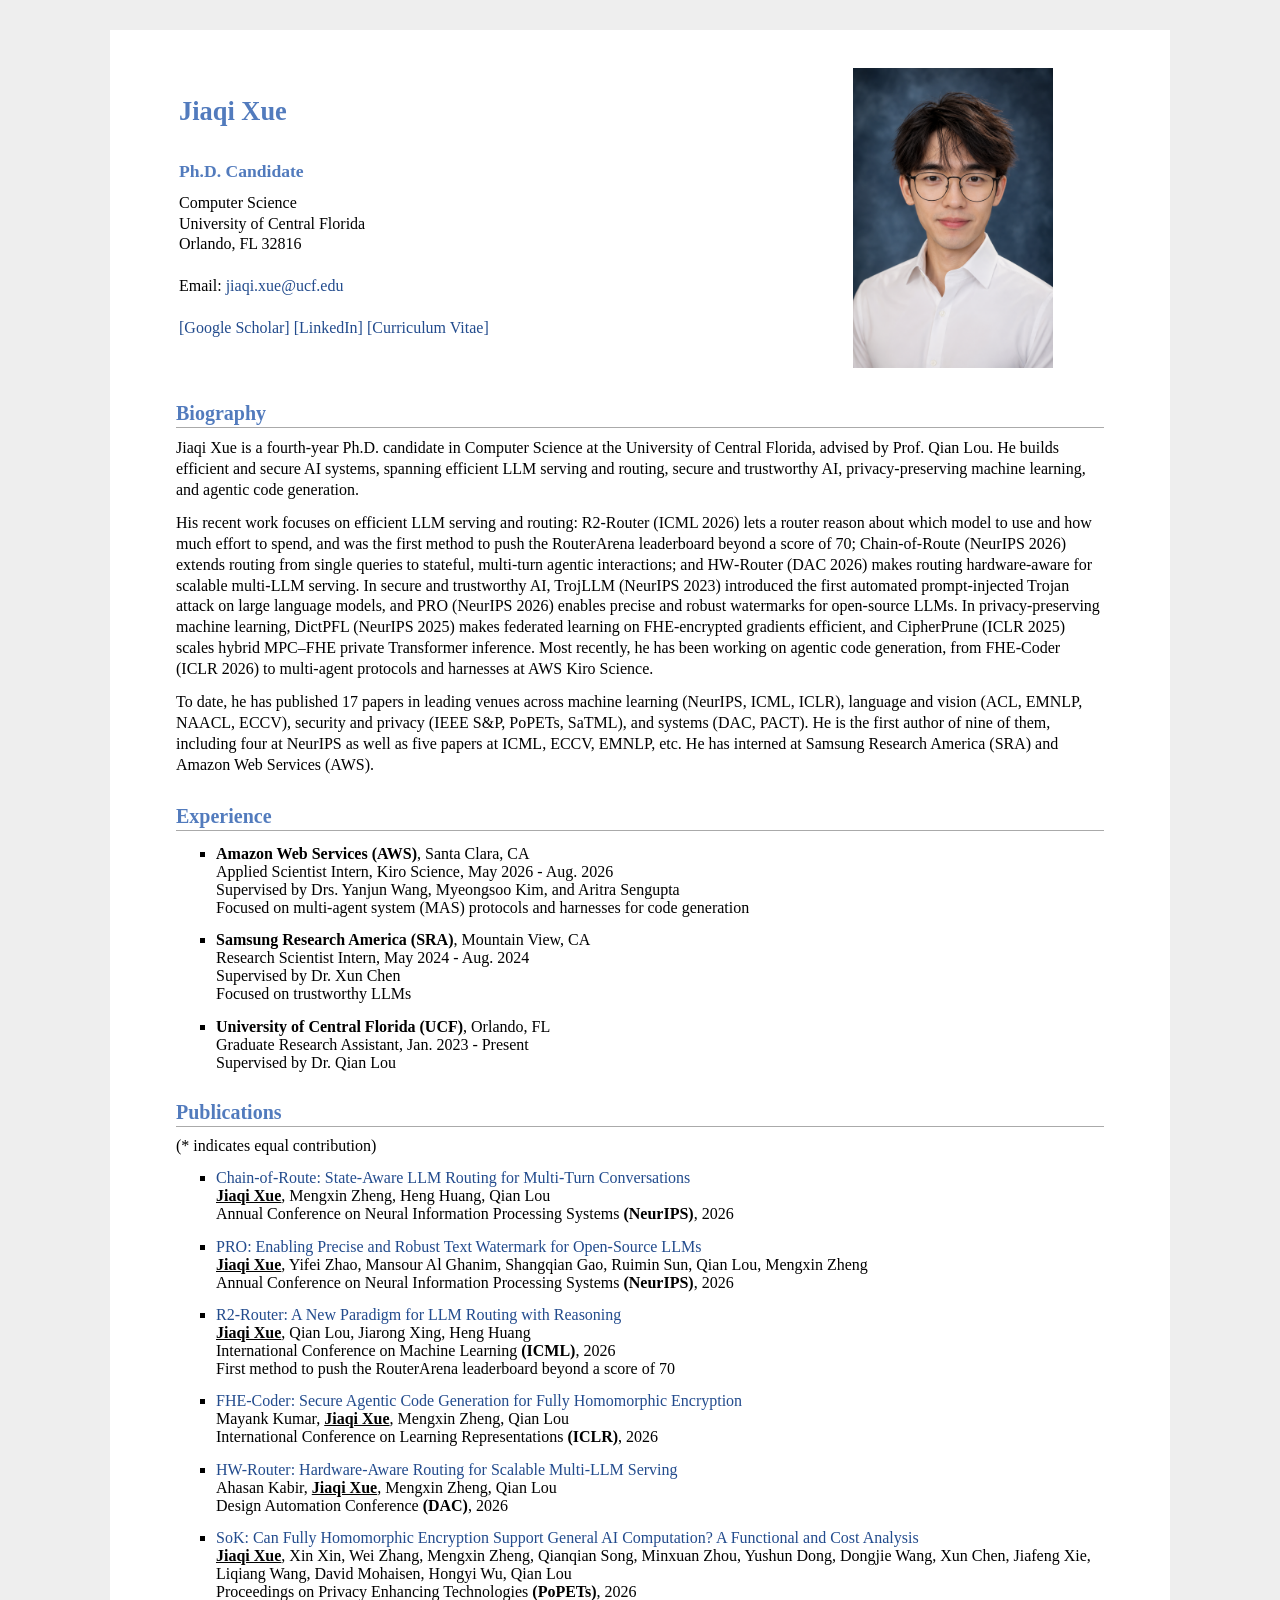
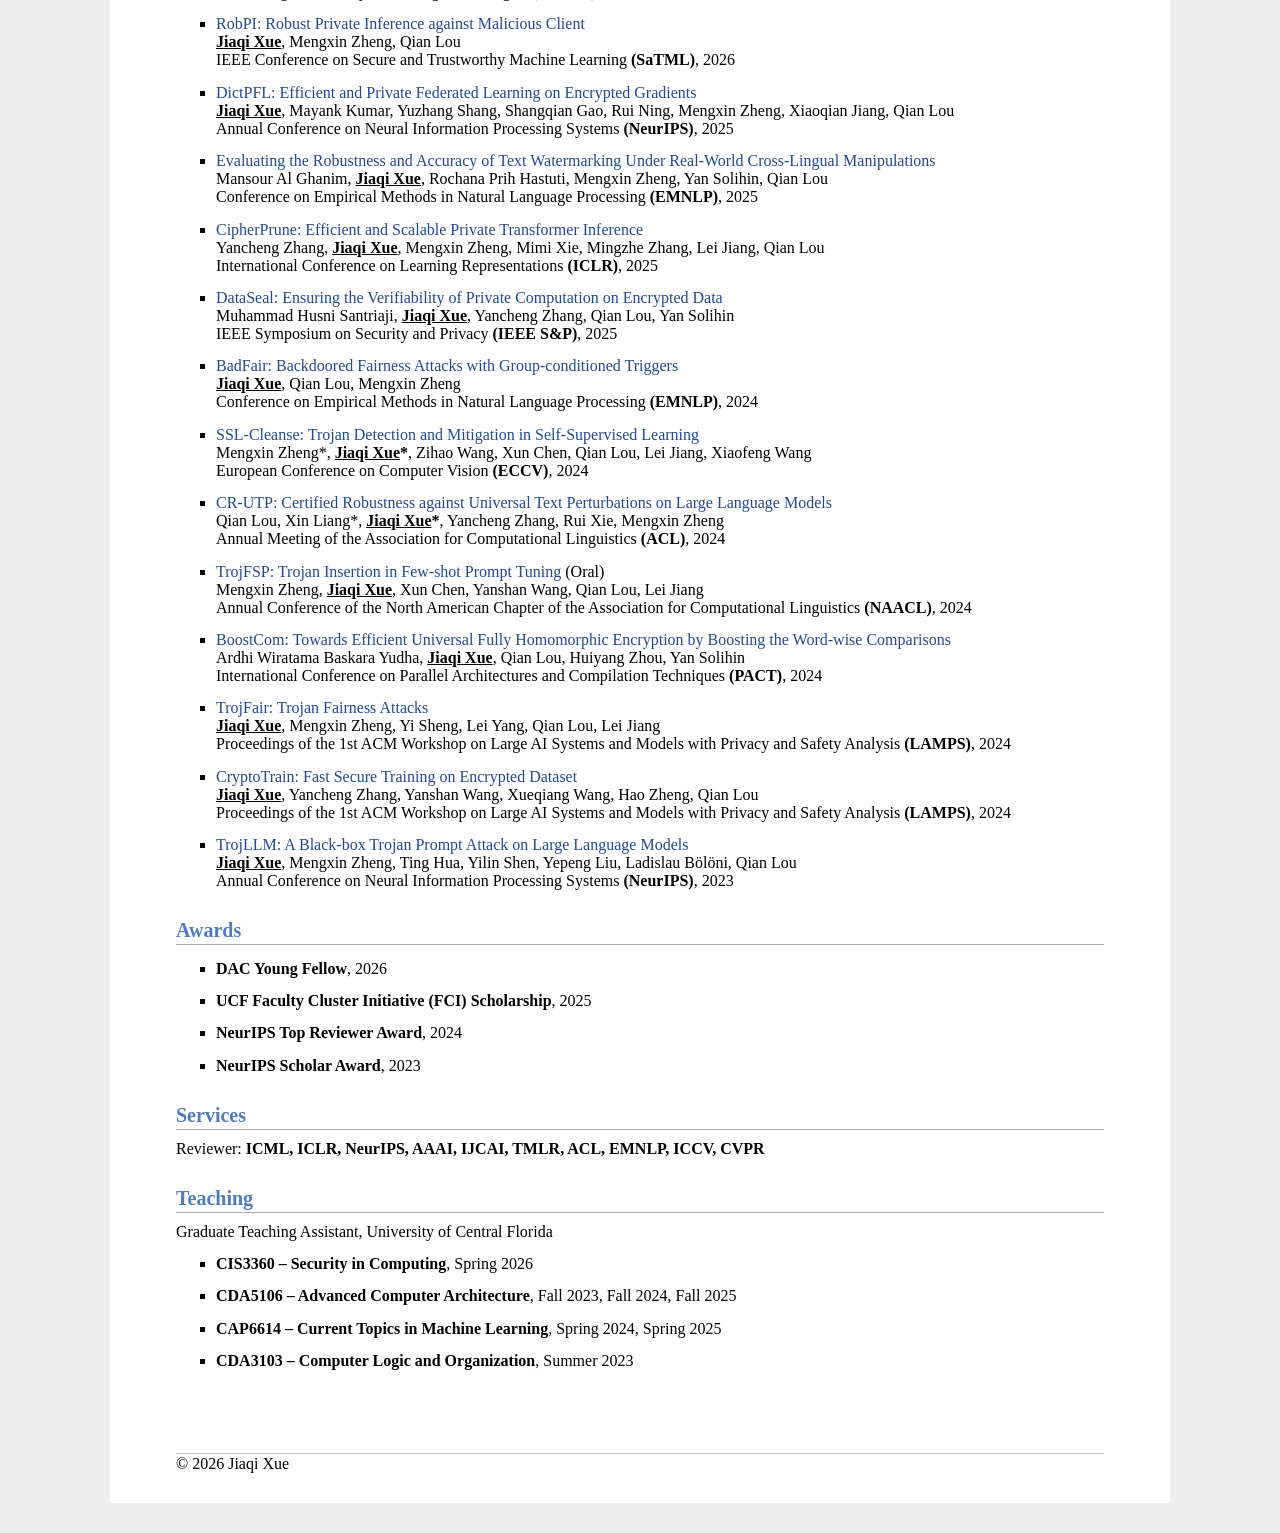
==== commit 917762eb: "Revert "update: add Kuaishou research internship to homepage and CV" Co-Authored-By: Claude Code <no" ====
--- a/index.html
+++ b/index.html
@@ -94,11 +94,6 @@
                 Graduate Research Assistant, Jan. 2023 - Present <br>
                 Supervised by Dr. Qian Lou
             </li>
-            <li>
-                <strong>Kuaishou</strong>, Beijing, China <br>
-                Research Intern, Mar. 2022 - Jun. 2022 <br>
-                Focused on profile-based short-video recommendation
-            </li>
         </ul>
 
         <!-- <p>My research interests span the areas of machine learning, including trustworthy machine learning and deep generative models. My research was supported by <a href="https://www.microsoft.com/en-us/research/academic-program/fellowships-microsoft-research-asia/#!fellows">MSRA Fellowship</a> and <a href="http://scholarship.baidu.com">Baidu Scholarship</a>.</p> -->
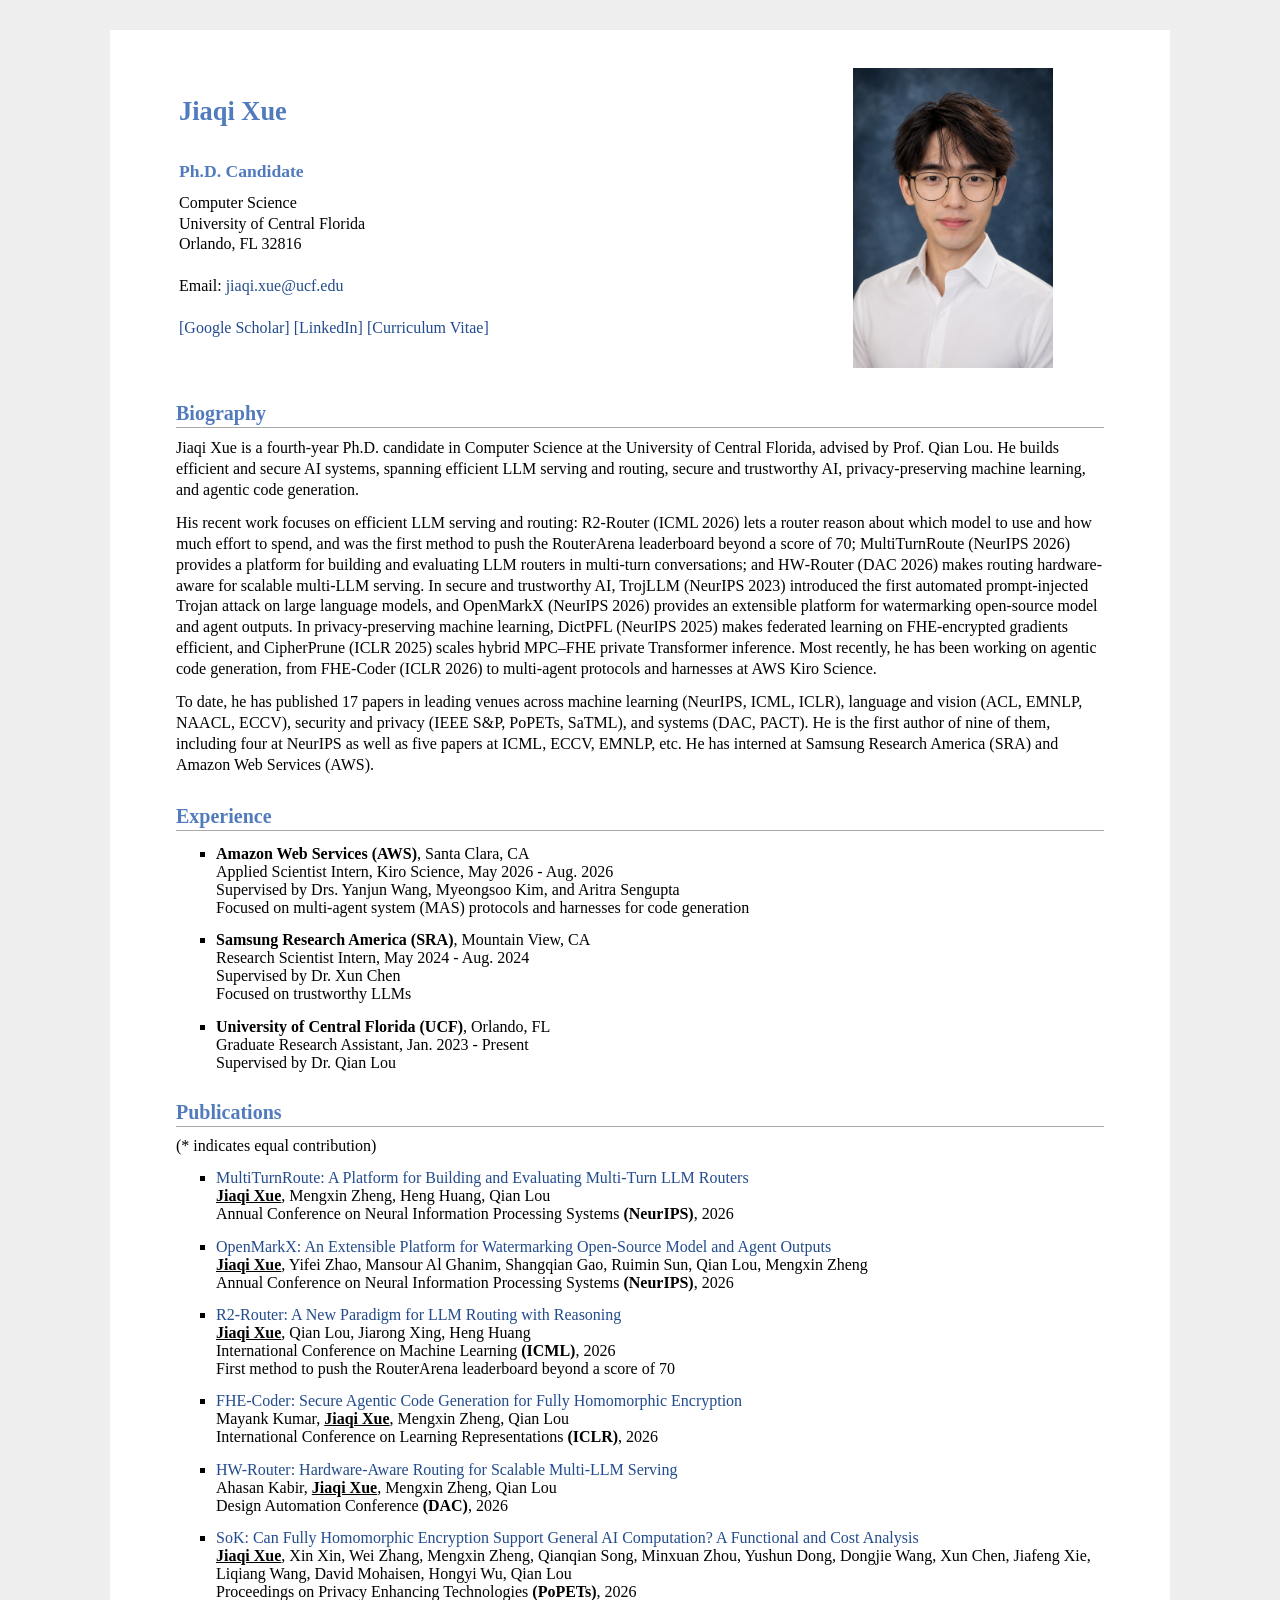
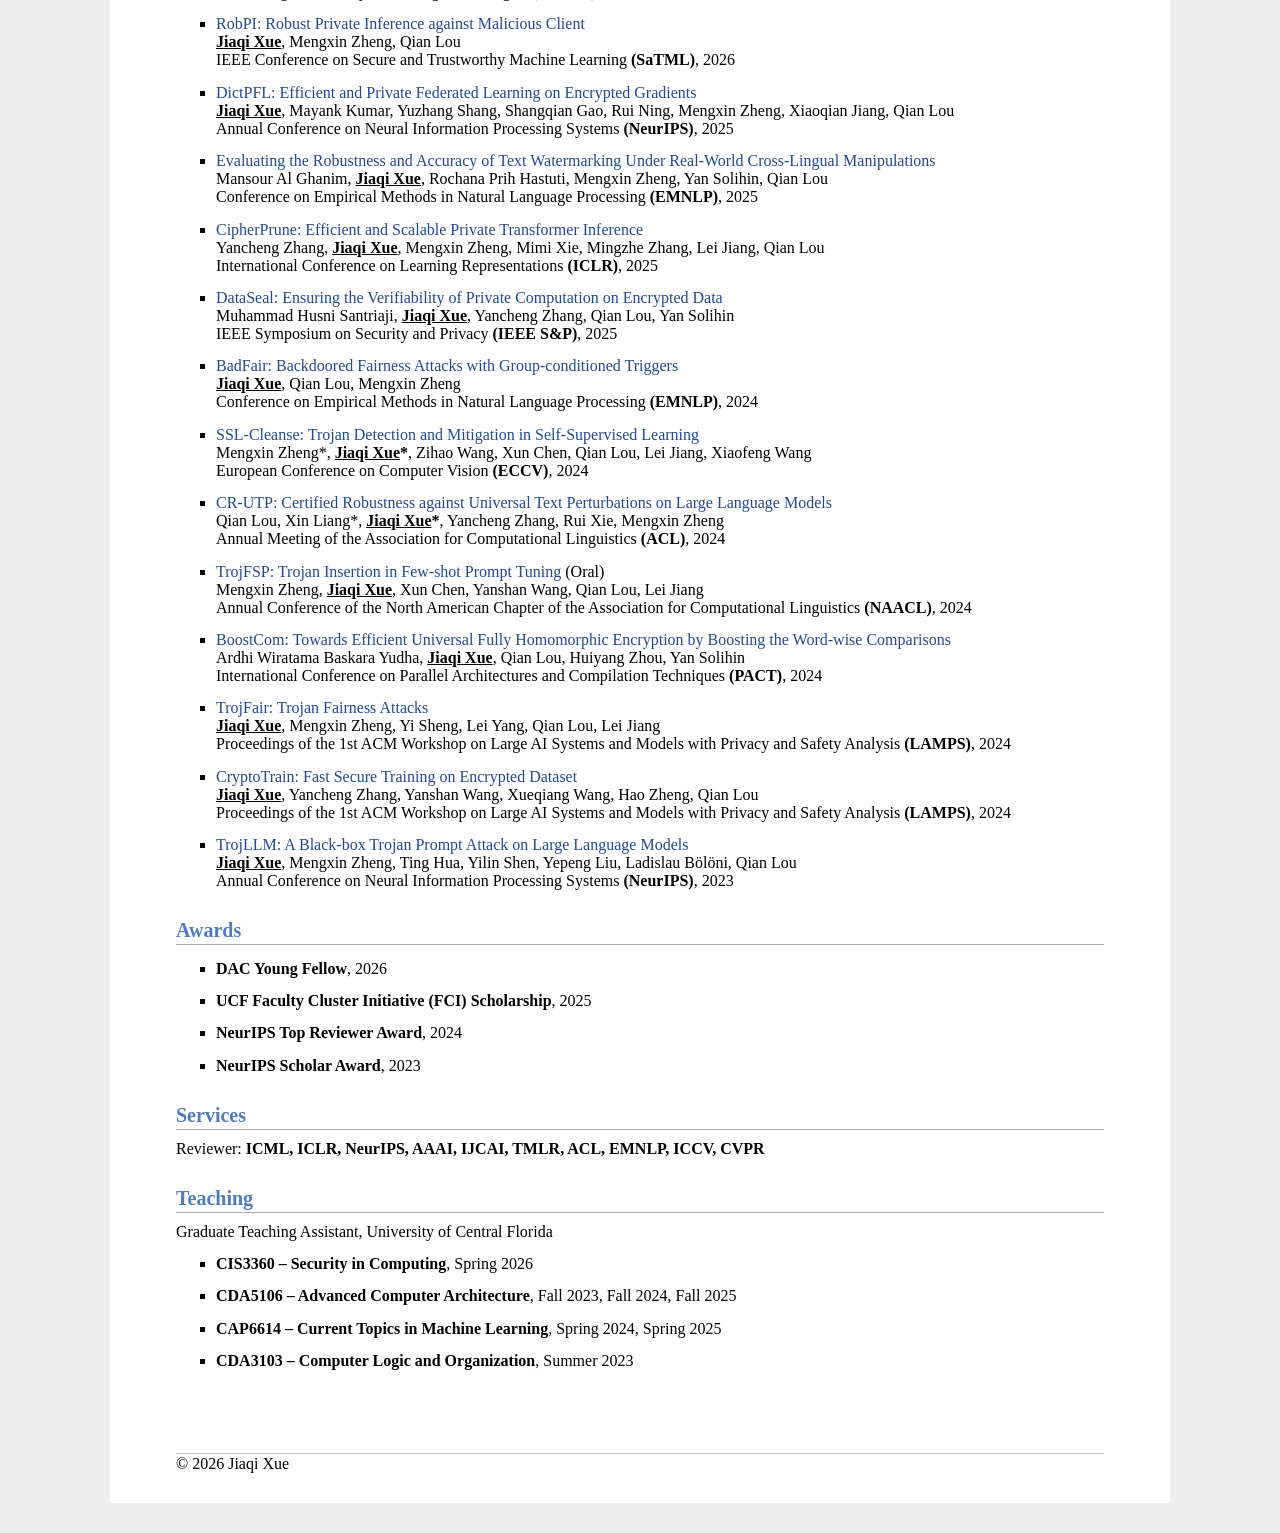
==== commit f3e59fd0: "update: retitle NeurIPS 2026 papers as MultiTurnRoute and OpenMarkX Co-Authored-By: Claude Opus 5.5 " ====
--- a/index.html
+++ b/index.html
@@ -49,11 +49,11 @@
 
         <p>His recent work focuses on efficient LLM serving and routing: R2-Router (ICML 2026) lets a router reason about
             which model to use and how much effort to spend, and was the first method to push the RouterArena
-            leaderboard beyond a score of 70; Chain-of-Route (NeurIPS 2026) extends routing from single queries to
-            stateful, multi-turn agentic interactions; and HW&#8209;Router (DAC 2026) makes routing hardware-aware for
+            leaderboard beyond a score of 70; MultiTurnRoute (NeurIPS 2026) provides a platform for building and
+            evaluating LLM routers in multi-turn conversations; and HW&#8209;Router (DAC 2026) makes routing hardware-aware for
             scalable multi-LLM serving. In secure and trustworthy AI, TrojLLM (NeurIPS 2023) introduced the first
-            automated prompt-injected Trojan attack on large language models, and PRO (NeurIPS 2026) enables precise and
-            robust watermarks for open-source LLMs. In privacy-preserving machine learning, DictPFL (NeurIPS 2025) makes
+            automated prompt-injected Trojan attack on large language models, and OpenMarkX (NeurIPS 2026) provides an
+            extensible platform for watermarking open-source model and agent outputs. In privacy-preserving machine learning, DictPFL (NeurIPS 2025) makes
             federated learning on FHE-encrypted gradients efficient, and CipherPrune (ICLR 2025) scales hybrid
             MPC&ndash;FHE private Transformer inference. Most recently, he has been working on agentic code generation,
             from FHE-Coder (ICLR 2026) to multi-agent protocols and harnesses at AWS Kiro Science.</p>
@@ -105,14 +105,14 @@
         <h2>Publications</h2> (* indicates equal contribution)
         <ul>
             <li>
-                <a>Chain-of-Route: State-Aware LLM Routing for Multi-Turn Conversations</a><br>
+                <a href='https://openreview.net/pdf?id=CPCK7uqzh3'>MultiTurnRoute: A Platform for Building and Evaluating Multi-Turn LLM Routers</a><br>
                 <strong><u>Jiaqi Xue</u></strong>, Mengxin Zheng, Heng Huang, Qian Lou<br>
                 Annual Conference on Neural Information Processing Systems <strong>(NeurIPS)</strong>, 2026 <br>
             </li>
 
             <li>
-                <a href='https://arxiv.org/pdf/2510.23891'>PRO: Enabling Precise and Robust Text Watermark for
-                    Open-Source LLMs</a><br>
+                <a href='https://openreview.net/pdf?id=SP0ojrw7bn'>OpenMarkX: An Extensible Platform for Watermarking
+                    Open-Source Model and Agent Outputs</a><br>
                 <strong><u>Jiaqi Xue</u></strong>, Yifei Zhao, Mansour Al Ghanim, Shangqian Gao, Ruimin Sun, Qian Lou,
                 Mengxin Zheng<br>
                 Annual Conference on Neural Information Processing Systems <strong>(NeurIPS)</strong>, 2026 <br>
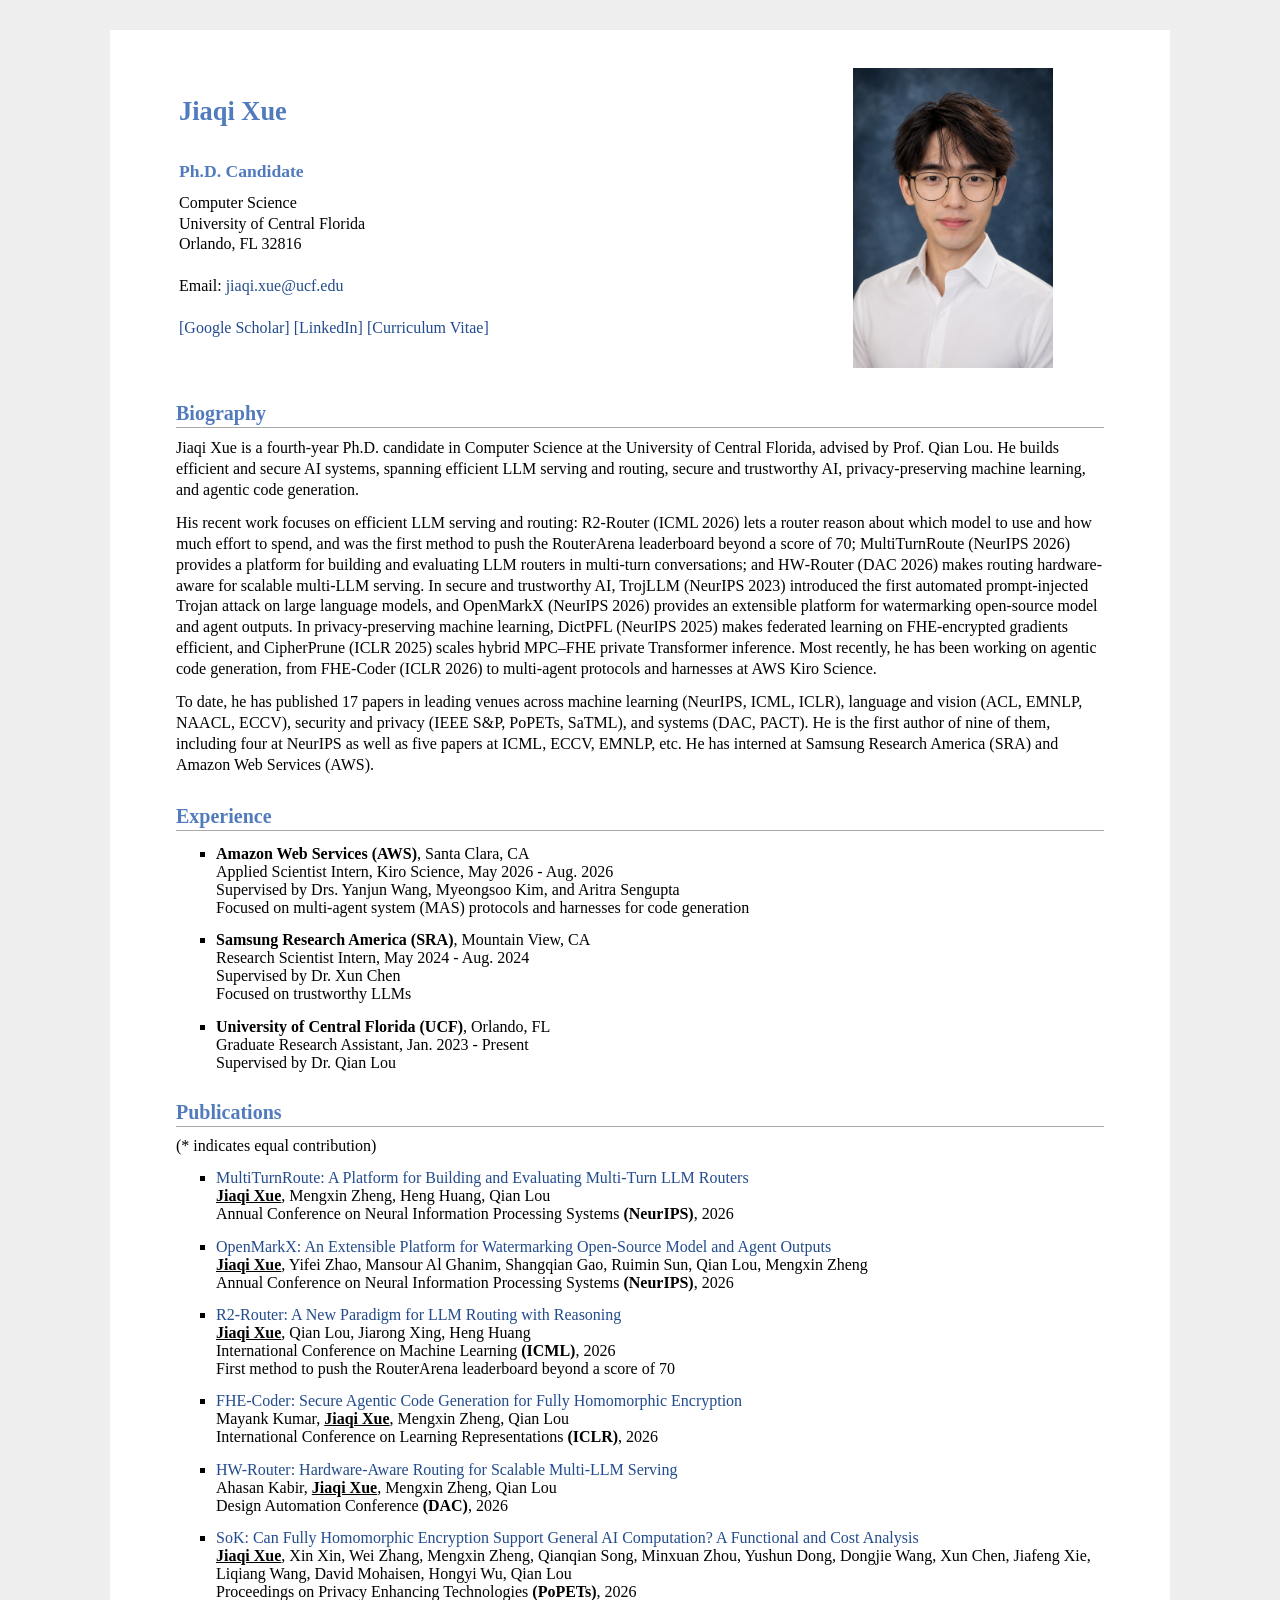
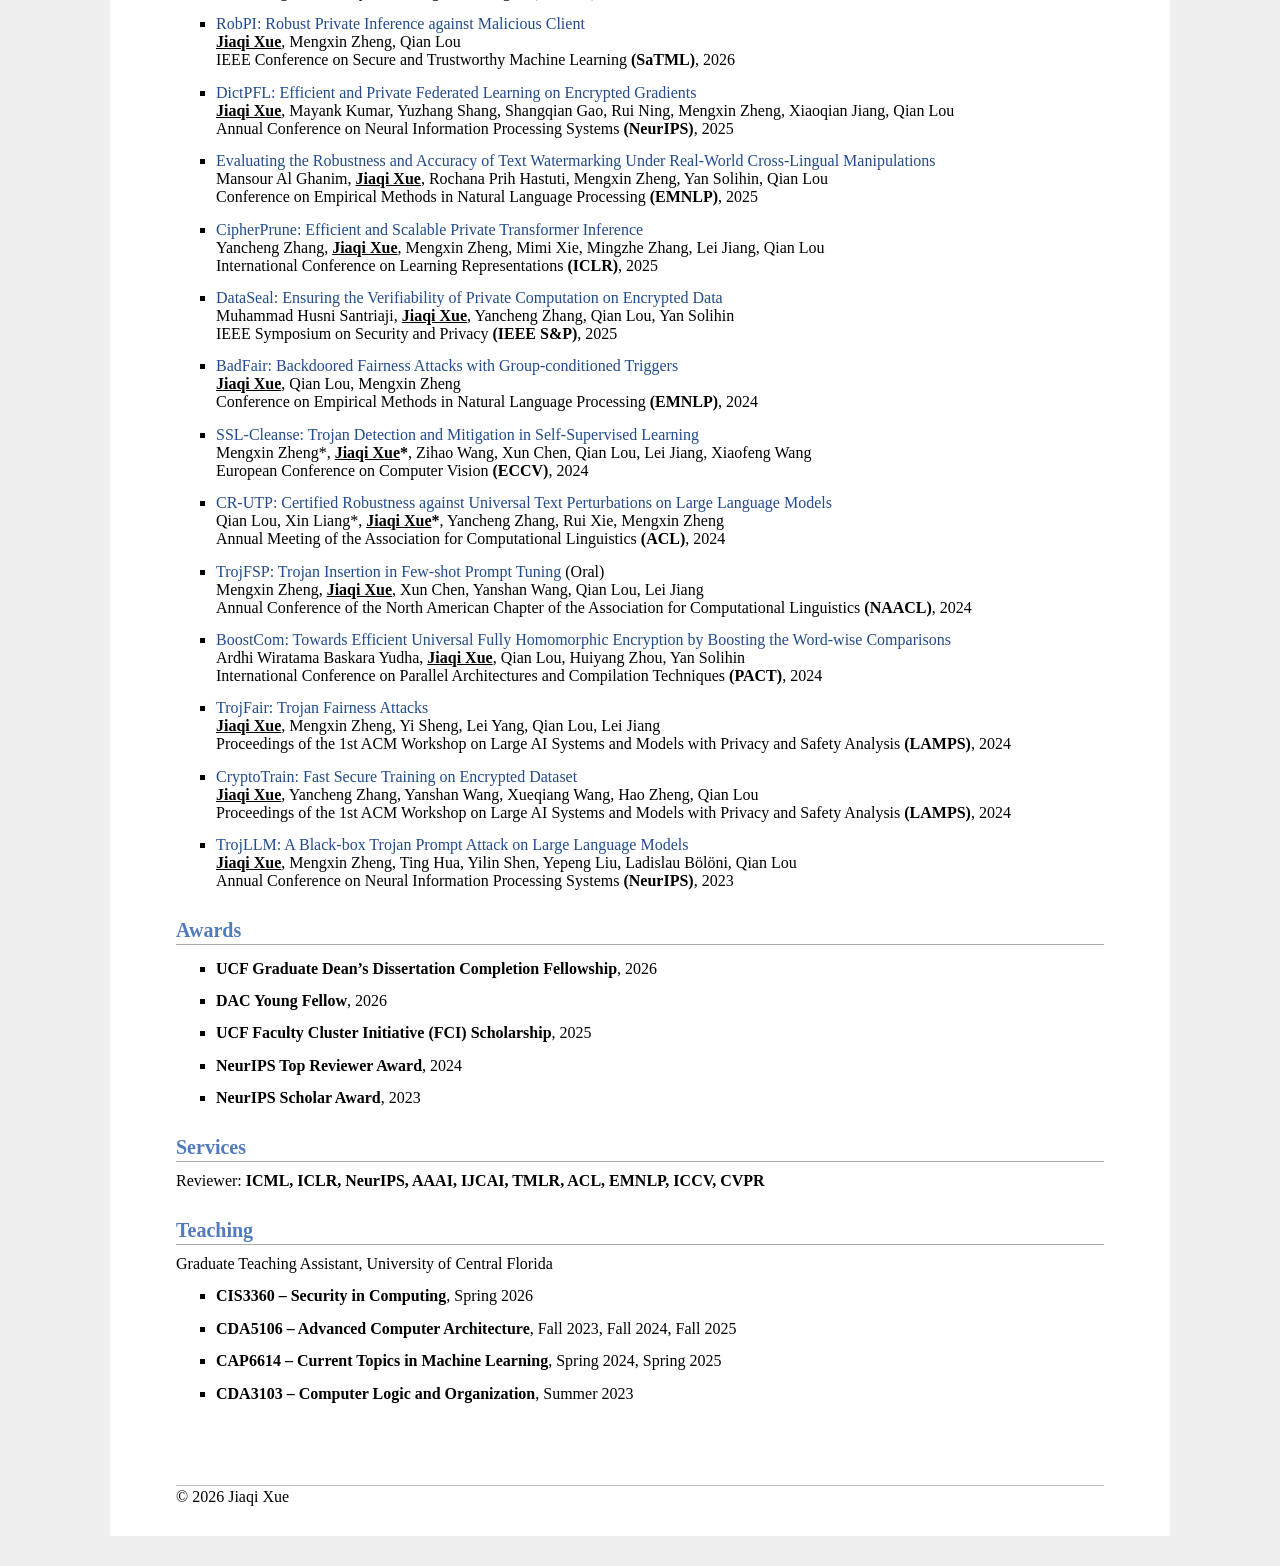
==== commit ff377ae1: "update: add Graduate Dean's Dissertation Completion Fellowship to awards Co-Authored-By: Claude Opus" ====
--- a/index.html
+++ b/index.html
@@ -267,6 +267,9 @@
         <h2>Awards</h2>
         <ul>
             <li>
+                <strong>UCF Graduate Dean&rsquo;s Dissertation Completion Fellowship</strong>, 2026
+            </li>
+            <li>
                 <strong>DAC Young Fellow</strong>, 2026
             </li>
             <li>
